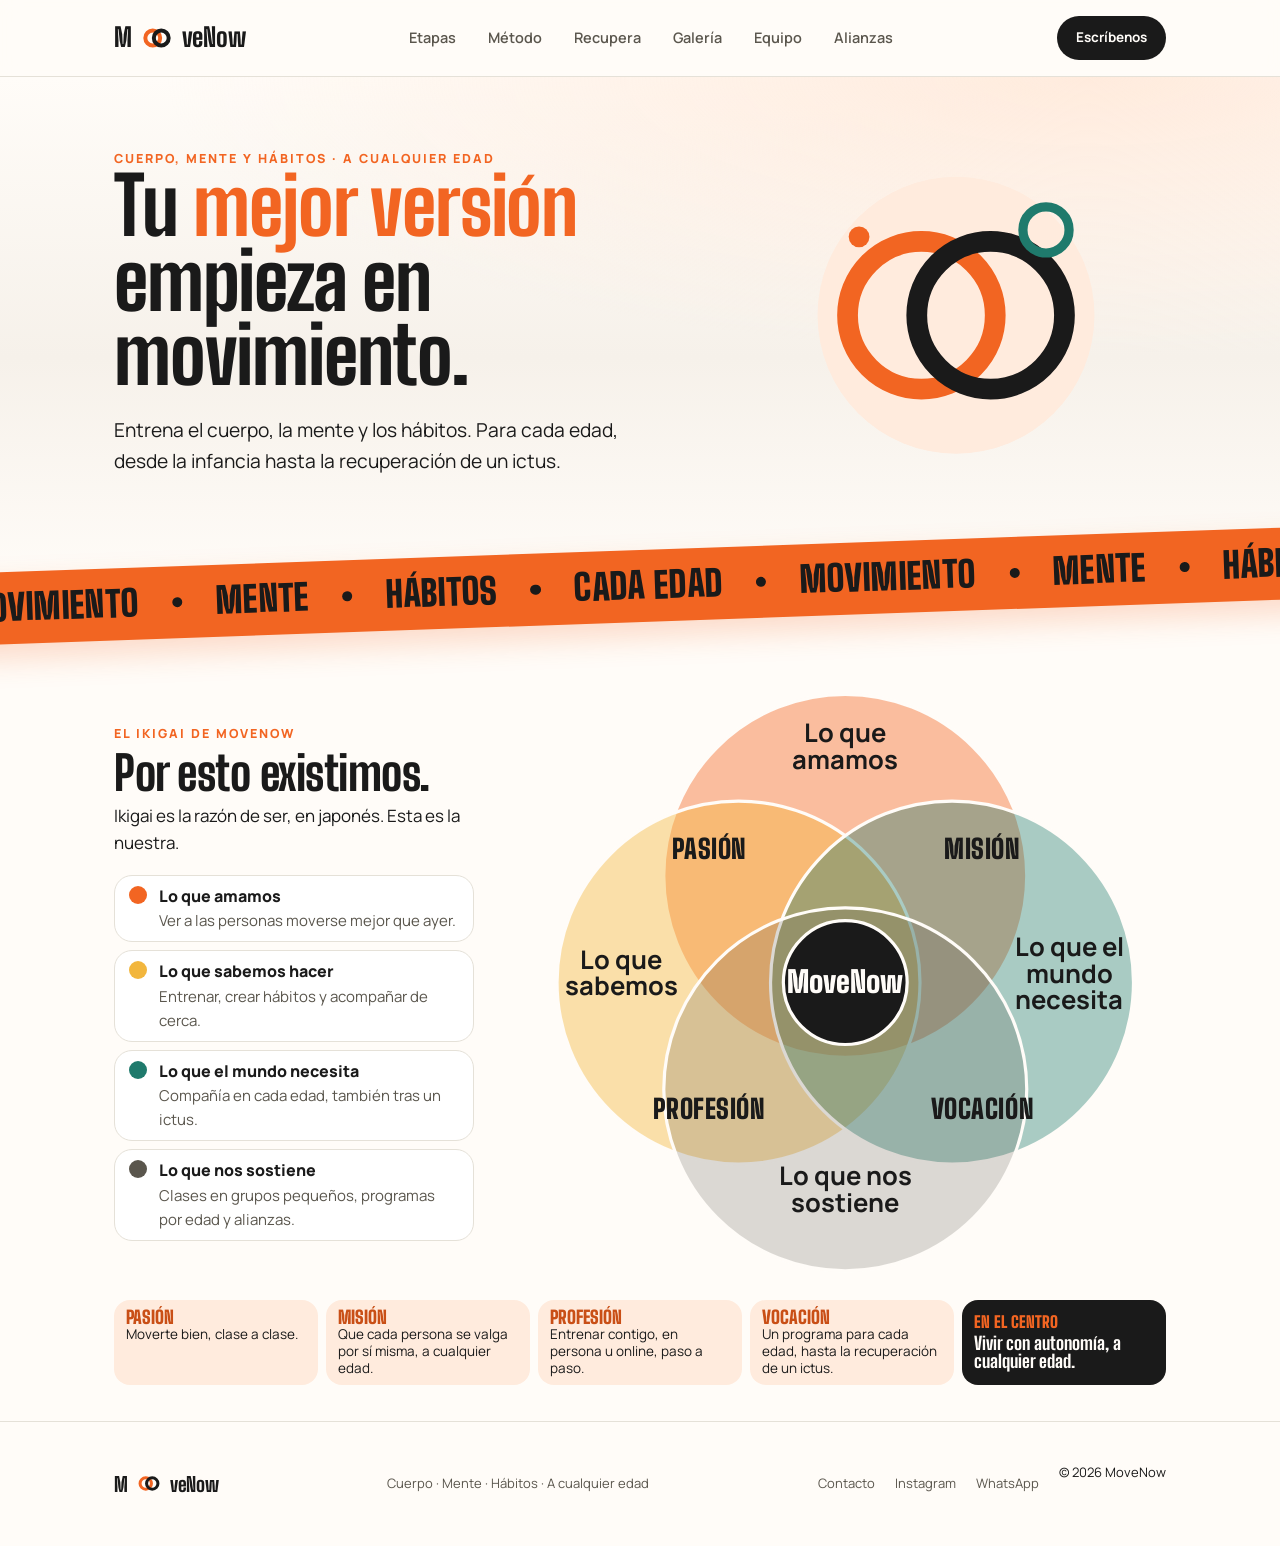
==== index.html @ 11952970 "Franja de palabras como cinta inclinada en movimiento Co-Authored-By: Claude Opus 5.5 <noreply@anthr" ====
<!DOCTYPE html>
<html lang="es">
<head>
<meta charset="UTF-8">
<meta name="viewport" content="width=device-width, initial-scale=1.0">
<title>MoveNow — Cuerpo, mente y hábitos en cada etapa</title>
<meta name="description" content="Entrena el cuerpo, la mente y los hábitos. Para cada edad, desde la infancia hasta la recuperación de un ictus. En persona u online.">
<link rel="preconnect" href="https://fonts.googleapis.com">
<link rel="preconnect" href="https://fonts.gstatic.com" crossorigin>
<link href="https://fonts.googleapis.com/css2?family=Big+Shoulders+Display:wght@600;700;800;900&family=Manrope:wght@400;500;600;700;800&display=swap" rel="stylesheet">
<link rel="stylesheet" href="assets/styles.css">
<script src="assets/nav.js" defer></script>
</head>
<body>
<svg xmlns="http://www.w3.org/2000/svg" style="display:none" aria-hidden="true">
  <symbol id="i-figure" viewBox="0 0 48 48"><circle cx="24" cy="9" r="4"/><path d="M24 15 21 28M22 19l9 4M22 19l-8 6M21 28l8 11M21 28l-8 8"/></symbol>
  <symbol id="i-bulb" viewBox="0 0 48 48"><path d="M24 6a11 11 0 0 0-6 20c1.5 1.3 2 3 2 5v3h8v-3c0-2 .5-3.7 2-5a11 11 0 0 0-6-20zM20 40h8"/></symbol>
  <symbol id="i-habit" viewBox="0 0 48 48"><rect x="8" y="10" width="32" height="30" rx="5"/><path d="M8 20h32M16 6v8M32 6v8M17 30l5 5 9-10"/></symbol>
  <symbol id="i-network" viewBox="0 0 48 48"><circle cx="24" cy="12" r="5"/><circle cx="11" cy="34" r="5"/><circle cx="37" cy="34" r="5"/><path d="M21 16.5 14 30M27 16.5 34 30M16 34h16"/></symbol>
  <symbol id="i-heart" viewBox="0 0 48 48"><path d="M24 40C10 29 7 21 11.500 15.500 15 11.500 21 12.500 24 17c3-4.500 9-5.500 12.500-1.500C41 21 38 29 24 40z"/></symbol>
  <symbol id="i-sprout" viewBox="0 0 48 48"><path d="M24 42V22M24 28C14 28 10 22 10 14c9 0 14 5 14 14zM24 24c0-9 5-14 14-14 0 8-4 14-14 14z"/></symbol>
</svg>

<header>
  <div class="wrap nav-row">
    <a class="logo" href="index.html" aria-label="MoveNow — inicio">
      <span>M</span>
      <svg class="rings" viewBox="0 0 64 40" fill="none" xmlns="http://www.w3.org/2000/svg" aria-hidden="true">
        <circle class="ring-a" cx="24" cy="20" r="14" stroke-width="7.5"/>
        <circle class="ring-b" cx="40" cy="20" r="14" stroke-width="7.5"/>
      </svg>
      <span>veNow</span>
    </a>
    <ul class="nav-links" id="nav-links">
      <li><a href="etapas.html">Etapas</a></li>
      <li><a href="metodo.html">Método</a></li>
      <li><a href="recupera.html">Recupera</a></li>
      <li><a href="galeria.html">Galería</a></li>
      <li><a href="equipo.html">Equipo</a></li>
      <li><a href="alianzas.html">Alianzas</a></li>
    </ul>
    <a class="btn btn-primary btn-sm" href="contacto.html">Escríbenos</a>
    <button class="nav-toggle" aria-label="Abrir menú" aria-expanded="false" aria-controls="nav-links">
      <span></span><span></span><span></span>
    </button>
  </div>
</header>

<main id="top">

  <!-- HERO -->
  <div class="hero-wash">
  <section class="hero wrap">
    <div class="hero-grid">
      <div>
        <p class="eyebrow">Cuerpo, mente y hábitos · a cualquier edad</p>
        <h1>Tu <em>mejor versión</em> empieza en movimiento.</h1>
        <p class="hero-sub">Entrena el cuerpo, la mente y los hábitos. Para cada edad, desde la infancia hasta la recuperación de un ictus.</p>
      </div>
      <div class="hero-visual" aria-hidden="true">
        <svg class="hero-rings" viewBox="0 0 260 260" fill="none" xmlns="http://www.w3.org/2000/svg">
          <circle class="hero-disc" cx="130" cy="132" r="120"/>
          <circle class="ring-a" cx="100" cy="132" r="64" stroke-width="18"/>
          <circle class="ring-b" cx="160" cy="132" r="64" stroke-width="18"/>
          <circle class="ring-t" cx="208" cy="58" r="20" stroke-width="8"/>
          <circle class="dot-a" cx="46" cy="64" r="9"/>
        </svg>
      </div>
    </div>
  </section>
  </div>

  <div class="mq" aria-hidden="true">
    <div class="mq-track"><div class="mq-set"><span>Movimiento</span><span>Mente</span><span>Hábitos</span><span>Cada edad</span></div><div class="mq-set"><span>Movimiento</span><span>Mente</span><span>Hábitos</span><span>Cada edad</span></div></div>
  </div>

  <!-- IKIGAI -->
  <section class="section ik-sec wrap">
    <div class="ik-grid">
      <div class="ik-head">
        <p class="eyebrow">El ikigai de MoveNow</p>
        <h2>Por esto existimos.</h2>
        <p class="lede">Ikigai es la razón de ser, en japonés. Esta es la nuestra.</p>
      </div>
      <div class="ik-fig"><svg class="ikigai" viewBox="100 70 600 580" role="img" aria-labelledby="ik-t ik-d"><title id="ik-t">El ikigai de MoveNow</title><desc id="ik-d">Cuatro círculos que se cruzan: lo que amamos, lo que sabemos hacer, lo que el mundo necesita y lo que nos sostiene. En el cruce, la pasión, la misión, la profesión y la vocación; en el centro, MoveNow.</desc><circle class="ik-c ik-love" cx="400" cy="260" r="170"/><circle class="ik-c ik-good" cx="300" cy="360" r="170"/><circle class="ik-c ik-need" cx="500" cy="360" r="170"/><circle class="ik-c ik-paid" cx="400" cy="460" r="170"/><text class="ik-t" x="400" y="135" text-anchor="middle">Lo que</text><text class="ik-t" x="400" y="160" text-anchor="middle">amamos</text><text class="ik-t" x="190" y="347" text-anchor="middle">Lo que</text><text class="ik-t" x="190" y="372" text-anchor="middle">sabemos</text><text class="ik-t" x="610" y="335" text-anchor="middle">Lo que el</text><text class="ik-t" x="610" y="360" text-anchor="middle">mundo</text><text class="ik-t" x="610" y="385" text-anchor="middle">necesita</text><text class="ik-t" x="400" y="550" text-anchor="middle">Lo que nos</text><text class="ik-t" x="400" y="575" text-anchor="middle">sostiene</text><text class="ik-p" x="272" y="244" text-anchor="middle">PASIÓN</text><text class="ik-p" x="528" y="244" text-anchor="middle">MISIÓN</text><text class="ik-p" x="272" y="488" text-anchor="middle">PROFESIÓN</text><text class="ik-p" x="528" y="488" text-anchor="middle">VOCACIÓN</text><circle class="ik-core" cx="400" cy="360" r="58"/><text class="ik-core-t" x="400" y="370" text-anchor="middle">MoveNow</text></svg></div>
      <ul class="ik-legend">
        <li><span class="ik-dot love" aria-hidden="true"></span><div><b>Lo que amamos</b><span>Ver a las personas moverse mejor que ayer.</span></div></li>
        <li><span class="ik-dot good" aria-hidden="true"></span><div><b>Lo que sabemos hacer</b><span>Entrenar, crear hábitos y acompañar de cerca.</span></div></li>
        <li><span class="ik-dot need" aria-hidden="true"></span><div><b>Lo que el mundo necesita</b><span>Compañía en cada edad, también tras un ictus.</span></div></li>
        <li><span class="ik-dot paid" aria-hidden="true"></span><div><b>Lo que nos sostiene</b><span>Clases en grupos pequeños, programas por edad y alianzas.</span></div></li>
      </ul>
    </div>
    <div class="ik-cross">
      <div class="ik-x"><span class="ik-xk">Pasión</span><small>Amamos + sabemos</small><p>Moverte bien, clase a clase.</p></div>
      <div class="ik-x"><span class="ik-xk">Misión</span><small>Amamos + el mundo lo necesita</small><p>Que cada persona se valga por sí misma, a cualquier edad.</p></div>
      <div class="ik-x"><span class="ik-xk">Profesión</span><small>Sabemos + nos sostiene</small><p>Entrenar contigo, en persona u online, paso a paso.</p></div>
      <div class="ik-x"><span class="ik-xk">Vocación</span><small>El mundo lo necesita + nos sostiene</small><p>Un programa para cada edad, hasta la recuperación de un ictus.</p></div>
      <div class="ik-center">
        <span class="ik-xk">En el centro</span>
        <p>Vivir con autonomía, a cualquier edad.</p>
      </div>
    </div>
  </section>


</main>

<footer>
  <div class="wrap footer-row">
    <a class="logo" href="index.html" aria-label="MoveNow — inicio" style="font-size:20px;">
      <span>M</span>
      <svg class="rings" viewBox="0 0 64 40" fill="none" xmlns="http://www.w3.org/2000/svg" aria-hidden="true" style="width:26px;height:17px;">
        <circle class="ring-a" cx="24" cy="20" r="14" stroke-width="7.5"/>
        <circle class="ring-b" cx="40" cy="20" r="14" stroke-width="7.5"/>
      </svg>
      <span>veNow</span>
    </a>
    <p class="footer-tagline">Cuerpo · Mente · Hábitos · A cualquier edad</p>
    <ul class="footer-links">
      <li><a href="contacto.html">Contacto</a></li>
      <li><a href="https://instagram.com/movenow1430" target="_blank" rel="noopener">Instagram</a></li>
      <li><a href="https://wa.me/34684758012" target="_blank" rel="noopener">WhatsApp</a></li>
      <li>&copy; 2026 MoveNow</li>
    </ul>
  </div>
</footer>

</body>
</html>
---- assets/styles.css ----
:root{
  --paper:#FBFAF7;
  --paper-raised:#FFFFFF;
  --ink:#1A1A1A;
  --ink-soft:#5A564D;
  --accent:#F26522;
  --accent-deep:#C94F16;
  --mist:#F1EEE8;
  --line:#E5E1D8;
  --accent-soft:#FFE9DA;

  --font-display:"Big Shoulders Display", "Arial Narrow", sans-serif;
  --font-body:"Manrope", -apple-system, BlinkMacSystemFont, sans-serif;
}

@media (prefers-color-scheme: dark){
  :root:not([data-theme="light"]){
    --paper:#15130F;
    --paper-raised:#1D1A15;
    --ink:#F5F2EA;
    --ink-soft:#B9B3A5;
    --accent:#FF7A3D;
    --accent-deep:#FFA36B;
    --mist:#221E17;
    --accent-soft:#3A2416;
    --line:#332D23;
  }
}
:root[data-theme="dark"]{
  --accent-soft:#3A2416;
  --paper:#15130F;
  --paper-raised:#1D1A15;
  --ink:#F5F2EA;
  --ink-soft:#B9B3A5;
  --accent:#FF7A3D;
  --accent-deep:#FFA36B;
  --mist:#221E17;
  --line:#332D23;
}

*{ box-sizing:border-box; }
html{ scroll-behavior:smooth; }
body{
  margin:0;
  background:var(--paper);
  color:var(--ink);
  font-family:var(--font-body);
  -webkit-font-smoothing:antialiased;
  line-height:1.6;
}
img{ max-width:100%; display:block; }

.wrap{
  max-width:1180px;
  margin:0 auto;
  padding-inline:clamp(20px,5vw,64px);
}

a{ color:inherit; }

.eyebrow{
  font-family:var(--font-body);
  font-weight:800;
  font-size:12.5px;
  letter-spacing:.16em;
  text-transform:uppercase;
  color:var(--accent);
}

h1,h2,h3{
  font-family:var(--font-display);
  font-weight:800;
  letter-spacing:-.01em;
  line-height:.98;
  margin:0;
  text-wrap:balance;
}

p{ margin:0; }

/* ---------- logo lockup ---------- */
.logo{
  display:inline-flex;
  align-items:center;
  gap:8px;
  font-family:var(--font-display);
  font-weight:800;
  font-size:26px;
  color:var(--ink);
  text-decoration:none;
  letter-spacing:-.01em;
}
.logo .rings{ width:34px; height:22px; flex:0 0 auto; }
.ring-a{ stroke:var(--accent); }
.ring-b{ stroke:var(--ink); }

@media (prefers-reduced-motion:no-preference){
  .hero-rings{
    animation:spin 26s linear infinite;
    transform-origin:center;
  }
}
@keyframes spin{ to{ transform:rotate(360deg); } }

/* ---------- header ---------- */
header{
  position:sticky;
  top:0;
  z-index:20;
  background:color-mix(in srgb, var(--paper) 88%, transparent);
  backdrop-filter:blur(10px);
  border-bottom:1px solid var(--line);
}
.nav-row{
  display:flex;
  align-items:center;
  justify-content:space-between;
  gap:24px;
  padding-block:16px;
}
.nav-links{
  display:flex;
  gap:32px;
  list-style:none;
  margin:0; padding:0;
  font-weight:600;
  font-size:14.5px;
}
.nav-links a{
  text-decoration:none;
  color:var(--ink-soft);
  transition:color .15s ease;
}
.nav-links a:hover{ color:var(--ink); }
.nav-links a.is-active{ color:var(--ink); }

.nav-toggle{
  display:none;
  flex-direction:column;
  justify-content:center;
  align-items:center;
  gap:5px;
  width:38px;
  height:38px;
  padding:0;
  border:1px solid var(--line);
  border-radius:10px;
  background:var(--paper-raised);
  cursor:pointer;
  flex:0 0 auto;
}
.nav-toggle span{
  width:18px;
  height:2px;
  border-radius:2px;
  background:var(--ink);
  transition:transform .2s ease, opacity .2s ease;
}
.nav-toggle[aria-expanded="true"] span:nth-child(1){ transform:translateY(7px) rotate(45deg); }
.nav-toggle[aria-expanded="true"] span:nth-child(2){ opacity:0; }
.nav-toggle[aria-expanded="true"] span:nth-child(3){ transform:translateY(-7px) rotate(-45deg); }

@media (max-width:1040px){
  .nav-toggle{ display:flex; order:3; }
  .nav-row{ flex-wrap:wrap; }
  .nav-links{
    order:4;
    flex-basis:100%;
    display:none;
    flex-direction:column;
    gap:2px;
    margin-top:16px;
    padding-top:16px;
    border-top:1px solid var(--line);
  }
  .nav-links.is-open{ display:flex; }
  .nav-links li{ width:100%; }
  .nav-links a{
    display:block;
    padding:12px 4px;
    font-size:15px;
  }
}

.btn{
  display:inline-flex;
  align-items:center;
  gap:8px;
  font-family:var(--font-body);
  font-weight:700;
  font-size:14.5px;
  text-decoration:none;
  padding:12px 22px;
  border-radius:999px;
  border:1px solid transparent;
  cursor:pointer;
  white-space:nowrap;
  transition:transform .15s ease, background .15s ease, border-color .15s ease, color .15s ease;
}
.btn:active{ transform:scale(.97); }
.btn-primary{
  background:var(--ink);
  color:var(--paper);
}
.btn-primary:hover{ background:var(--accent); }
.btn-ghost{
  background:transparent;
  border-color:var(--line);
  color:var(--ink);
}
.btn-ghost:hover{ border-color:var(--ink); }
.btn:focus-visible{ outline:2px solid var(--accent); outline-offset:2px; }

.btn-sm{ padding:9px 18px; font-size:13.5px; }

/* ---------- hero ---------- */
.hero{
  padding-block:clamp(56px,9vw,110px) clamp(48px,7vw,90px);
  position:relative;
  overflow:clip;
}
.hero-grid{
  display:grid;
  grid-template-columns:1.15fr .85fr;
  gap:clamp(32px,6vw,64px);
  align-items:center;
}
@media (max-width:860px){
  .hero-grid{ grid-template-columns:1fr; }
}
.hero h1{
  font-size:clamp(42px,6.4vw,88px);
}
.hero h1 em{
  font-style:normal;
  color:var(--accent);
}
.hero-sub{
  max-width:46ch;
  color:var(--ink-soft);
  font-size:clamp(16px,1.6vw,18.5px);
  margin-top:22px;
}
.hero-ctas{
  display:flex;
  gap:14px;
  flex-wrap:wrap;
  margin-top:34px;
}
.hero-note{
  margin-top:22px;
  font-size:13px;
  color:var(--ink-soft);
  display:flex;
  align-items:center;
  gap:8px;
}
.hero-note .dot{
  width:7px; height:7px; border-radius:50%;
  background:var(--accent);
  flex:0 0 auto;
}

.hero-visual{
  position:relative;
  aspect-ratio:1/1;
  display:flex;
  align-items:center;
  justify-content:center;
}
.hero-visual svg{ width:100%; height:100%; }

/* ---------- page intro (non-home pages) ---------- */
.page-intro{
  padding-block:clamp(48px,8vw,88px) clamp(16px,3vw,24px);
}
.page-intro .back-link{
  display:inline-flex;
  align-items:center;
  gap:6px;
  font-size:13.5px;
  font-weight:600;
  color:var(--ink-soft);
  text-decoration:none;
  margin-bottom:18px;
}
.page-intro .back-link:hover{ color:var(--ink); }
.page-intro h1{
  font-size:clamp(34px,5vw,56px);
  margin-top:8px;
}

/* ---------- pillars ---------- */
.section{ padding-block:clamp(72px,10vw,132px); }
.section-head{
  display:flex;
  justify-content:space-between;
  align-items:flex-end;
  gap:24px;
  margin-bottom:clamp(32px,5vw,56px);
  flex-wrap:wrap;
}
.section-head h2{ font-size:clamp(30px,4vw,46px); margin-top:10px; }
.section-head .lede{
  max-width:38ch;
  color:var(--ink-soft);
  font-size:15.5px;
}

.pillars{
  display:grid;
  grid-template-columns:repeat(4,1fr);
  gap:36px;
}
@media (max-width:900px){
  .pillars{ grid-template-columns:repeat(2,1fr); }
}
@media (max-width:520px){
  .pillars{ grid-template-columns:1fr; }
}
.pillar{
  padding-top:22px;
  border-top:1px solid var(--line);
  display:flex;
  flex-direction:column;
  gap:14px;
}
.pillar .num{
  font-family:var(--font-display);
  font-weight:700;
  font-size:14px;
  color:var(--accent);
}
.pillar h3{ font-size:22px; font-weight:800; }
.pillar p{ color:var(--ink-soft); font-size:14.5px; }

/* ---------- how it works ---------- */
.modes{
  display:grid;
  grid-template-columns:1fr 1fr;
  gap:1px;
  background:var(--line);
  border-top:1px solid var(--line);
  border-bottom:1px solid var(--line);
}
@media (max-width:760px){
  .modes{ grid-template-columns:1fr; }
}
.mode{
  background:var(--paper);
  padding:clamp(28px,4vw,44px);
}
.mode.is-accent{ background:var(--ink); color:var(--paper); }
.mode.is-accent .mode-tag{ color:var(--accent-deep); }
.mode.is-accent p{ color:color-mix(in srgb, var(--paper) 78%, transparent); }
.mode-tag{
  font-weight:800;
  font-size:12.5px;
  letter-spacing:.14em;
  text-transform:uppercase;
  color:var(--accent);
}
.mode h3{
  font-size:clamp(24px,3vw,32px);
  margin-top:12px;
}
.mode p{
  margin-top:14px;
  color:var(--ink-soft);
  font-size:15px;
  max-width:42ch;
}
.mode ul{
  list-style:none;
  margin:20px 0 0;
  padding:0;
  display:flex;
  flex-direction:column;
  gap:10px;
  font-size:14px;
}
.mode li{ display:flex; gap:10px; align-items:baseline; }
.mode li::before{
  content:"";
  width:5px; height:5px;
  border-radius:50%;
  background:var(--accent);
  flex:0 0 auto;
  transform:translateY(-2px);
}

/* ---------- allies ---------- */
.allies-strip{
  display:flex;
  flex-wrap:wrap;
  gap:14px;
  margin-top:8px;
}
.ally{
  display:flex;
  flex-direction:column;
  gap:10px;
  padding:22px 26px;
  border:1px solid var(--line);
  border-top:3px solid var(--ally-accent, var(--line));
  border-radius:14px;
  flex:1 1 240px;
  background:var(--paper-raised);
}
.ally .ally-tag{
  font-size:11.5px;
  font-weight:800;
  letter-spacing:.14em;
  text-transform:uppercase;
  color:var(--ink-soft);
}
.ally .ally-logo-plate{
  display:inline-flex;
  align-items:center;
  background:#FFFFFF;
  border-radius:8px;
  padding:8px 12px;
  width:fit-content;
  margin:2px 0 2px;
}
.ally .ally-logo{
  height:22px;
  width:auto;
  display:block;
}
.ally p{ color:var(--ink-soft); font-size:14px; }

/* ---------- media grids (fotos / clases / ejercicios) ---------- */
.media-grid{
  display:grid;
  grid-template-columns:repeat(3,1fr);
  gap:14px;
}
.media-grid.is-photos{ grid-template-columns:repeat(4,1fr); }
.media-grid.is-exercises{ grid-template-columns:repeat(4,1fr); }
@media (max-width:900px){
  .media-grid{ grid-template-columns:repeat(2,1fr); }
  .media-grid.is-photos{ grid-template-columns:repeat(3,1fr); }
  .media-grid.is-exercises{ grid-template-columns:repeat(3,1fr); }
}
@media (max-width:600px){
  .media-grid,
  .media-grid.is-photos,
  .media-grid.is-exercises{ grid-template-columns:repeat(2,1fr); }
}

.media-tile{
  position:relative;
  display:flex;
  flex-direction:column;
  align-items:center;
  justify-content:center;
  gap:8px;
  aspect-ratio:4/5;
  border:1px solid var(--line);
  background:var(--paper-raised);
  color:var(--ink-soft);
  text-align:center;
  padding:14px;
}

/* media tiles carrying a real photo thumbnail */
.media-tile.has-thumb{ padding:0; }
.media-tile .media-thumb{
  position:absolute;
  inset:0;
  width:100%;
  height:100%;
  object-fit:cover;
  z-index:0;
}

/* media tiles carrying a real video (native player, no overlay) */
.media-tile.has-video{ aspect-ratio:16/9; padding:0; background:var(--ink); }
.media-tile.has-video video.media-thumb{ object-fit:contain; background:var(--ink); }

/* ---------- team ---------- */
.team{
  display:grid;
  grid-template-columns:1fr 1fr;
  gap:48px;
}
@media (max-width:700px){
  .team{ grid-template-columns:1fr; }
}
.person{
  padding-top:24px;
  border-top:1px solid var(--line);
}
.avatar{
  width:52px; height:52px;
  border-radius:50%;
  background:transparent;
  display:flex;
  align-items:center;
  justify-content:center;
  font-family:var(--font-display);
  font-weight:800;
  font-size:20px;
  color:var(--ink);
  border:1px solid var(--line);
}
.person h3{ font-size:22px; margin-top:16px; }
.person .role{
  color:var(--accent);
  font-weight:700;
  font-size:13px;
  letter-spacing:.03em;
  margin-top:4px;
  display:block;
}
.person p.bio{
  margin-top:12px;
  color:var(--ink-soft);
  font-size:14.5px;
}

/* ---------- CTA / reserve ---------- */
.reserve{
  background:var(--ink);
  color:var(--paper);
  border-radius:28px;
  padding:clamp(36px,6vw,72px);
  display:grid;
  grid-template-columns:1.1fr .9fr;
  gap:40px;
  align-items:center;
}
@media (max-width:820px){
  .reserve{ grid-template-columns:1fr; }
}
.reserve .eyebrow{ color:var(--accent-deep); }
.reserve h2{
  font-size:clamp(30px,4.4vw,48px);
  margin-top:10px;
}
.reserve p{
  color:color-mix(in srgb, var(--paper) 75%, transparent);
  margin-top:16px;
  max-width:44ch;
  font-size:15px;
}
.reserve-actions{
  display:flex;
  flex-direction:column;
  gap:12px;
}
.contact-btn{
  display:flex;
  align-items:center;
  justify-content:space-between;
  gap:16px;
  padding:18px 22px;
  border-radius:14px;
  background:color-mix(in srgb, var(--paper) 8%, transparent);
  border:1px solid color-mix(in srgb, var(--paper) 18%, transparent);
  text-decoration:none;
  color:var(--paper);
  transition:background .15s ease, border-color .15s ease;
}
.contact-btn:hover{
  background:var(--accent);
  border-color:var(--accent);
}
.contact-btn .label{ font-weight:700; font-size:15px; }
.contact-btn .value{
  font-size:13px;
  color:color-mix(in srgb, var(--paper) 65%, transparent);
}
.contact-btn:hover .value{ color:color-mix(in srgb, var(--ink) 75%, transparent); }
.contact-btn .arrow{ font-size:18px; }

/* ---------- footer ---------- */
footer{
  border-top:1px solid var(--line);
  padding-block:40px;
}
.footer-row{
  display:flex;
  justify-content:space-between;
  align-items:center;
  gap:20px;
  flex-wrap:wrap;
}
.footer-tagline{
  font-size:13px;
  color:var(--ink-soft);
}
.footer-links{
  display:flex;
  gap:20px;
  list-style:none;
  margin:0; padding:0;
  font-size:13px;
}
.footer-links a{ text-decoration:none; color:var(--ink-soft); }
.footer-links a:hover{ color:var(--ink); }

/* ---------- etapas de vida + MoveNow Recupera ---------- */
:root{ --recupera:#1F7A6C; --recupera-soft:#E4F1EE; }
@media (prefers-color-scheme: dark){
  :root:not([data-theme="light"]){ --recupera:#4FBFAC; --recupera-soft:#16302B; }
}
:root[data-theme="dark"]{ --recupera:#4FBFAC; --recupera-soft:#16302B; }

.etapas{
  display:grid;
  grid-template-columns:repeat(3,1fr);
  gap:36px;
}
@media (max-width:900px){
  .etapas{ grid-template-columns:1fr; gap:30px; }
}
.etapa{
  padding-top:22px;
  border-top:1px solid var(--line);
  display:flex;
  flex-direction:column;
  gap:12px;
}
.etapa.is-soon{ border-top-style:dashed; }
.etapa h3{ font-size:clamp(28px,3.2vw,34px); }
.etapa p{ color:var(--ink-soft); font-size:15px; max-width:36ch; }
.etapa-status{
  display:inline-flex;
  width:fit-content;
  font-size:11px;
  font-weight:800;
  letter-spacing:.08em;
  text-transform:uppercase;
  padding:4px 10px;
  border-radius:999px;
}
.etapa-status.is-open{ color:var(--accent-deep); background:color-mix(in srgb, var(--accent) 14%, var(--paper)); }
.etapa-status.is-pilot{ color:var(--recupera); background:var(--recupera-soft); }
.etapa-status.is-soon{ color:var(--ink-soft); border:1px solid var(--line); }
.etapa-link{
  margin-top:auto;
  width:fit-content;
  font-weight:800;
  font-size:14.5px;
  text-decoration:none;
  color:var(--ink);
  border-bottom:2px solid var(--accent);
  padding-bottom:2px;
}
.etapa.is-recupera .etapa-link{ border-bottom-color:var(--recupera); }
.etapa.is-soon .etapa-link{ border-bottom-color:var(--line); }
.etapa-link:hover{ color:var(--accent-deep); }
.etapa-link:focus-visible{ outline:2px solid var(--accent); outline-offset:3px; }

.recupera{
  background:var(--recupera-soft);
  border-radius:28px;
  padding:clamp(28px,5vw,64px);
  display:grid;
  grid-template-columns:1.15fr .85fr;
  gap:clamp(28px,4vw,56px);
  align-items:start;
}
@media (max-width:860px){
  .recupera{ grid-template-columns:1fr; }
}
.recupera .eyebrow{ color:var(--recupera); }
.recupera h2{ font-size:clamp(34px,5vw,56px); margin-top:10px; }
.recupera-lede{ margin-top:18px; font-size:18px; line-height:1.6; max-width:46ch; }
.recupera-points{
  list-style:none;
  margin:22px 0 0;
  padding:0;
  display:flex;
  flex-direction:column;
  gap:12px;
  font-size:17px;
}
.recupera-points li{ position:relative; padding-left:22px; line-height:1.5; }
.recupera-points li::before{
  content:"";
  position:absolute;
  left:0; top:.6em;
  width:7px; height:7px;
  border-radius:50%;
  background:var(--recupera);
}
.recupera-note{ margin-top:22px; font-size:14.5px; color:var(--ink-soft); max-width:52ch; line-height:1.55; }
.recupera-actions{ display:flex; flex-direction:column; gap:14px; }
.recupera-card{
  display:flex;
  flex-direction:column;
  gap:8px;
  padding:22px 24px;
  background:var(--paper-raised);
  border:1.5px solid color-mix(in srgb, var(--recupera) 35%, var(--line));
  border-radius:18px;
  text-decoration:none;
  color:var(--ink);
  transition:border-color .15s ease;
}
.recupera-card:hover{ border-color:var(--recupera); }
.recupera-card:focus-visible{ outline:3px solid var(--recupera); outline-offset:3px; }
.rc-label{ font-family:var(--font-display); font-weight:800; font-size:24px; line-height:1.05; }
.rc-text{ font-size:15px; color:var(--ink-soft); line-height:1.5; }
.rc-cta{ margin-top:4px; font-weight:800; font-size:15px; color:var(--recupera); }
.recupera-source{ font-size:13px; color:var(--ink-soft); line-height:1.5; }
.recupera-source a{ color:var(--recupera); font-weight:700; }

.ally.is-open{
  border-left-style:dashed;
  border-right-style:dashed;
  border-bottom-style:dashed;
}
.ally-open-title{ font-size:22px; }
.ally-open-link{
  margin-top:auto;
  width:fit-content;
  font-weight:800;
  font-size:14px;
  text-decoration:none;
  color:var(--recupera);
  border-bottom:2px solid var(--recupera);
}
.ally-open-link:focus-visible{ outline:2px solid var(--recupera); outline-offset:3px; }

.reserve p a{ color:var(--paper); text-decoration:underline; text-underline-offset:3px; }

/* ---------- sitio de varias páginas ---------- */
.page-intro + .section{ padding-top:clamp(20px,3vw,36px); }
.page-intro-slim{ padding-block:clamp(28px,5vw,48px) 0; }
.page-intro-slim .back-link{ margin-bottom:0; }

.recupera h1{ font-size:clamp(34px,5vw,56px); margin-top:10px; }
.reserve h1{ font-size:clamp(30px,4.4vw,48px); margin-top:10px; }

.etapas-detalle{ display:flex; flex-direction:column; }
.etapa-det{
  display:grid;
  grid-template-columns:.8fr 2fr;
  gap:clamp(20px,4vw,56px);
  padding-block:36px;
  border-top:1px solid var(--line);
}
.etapa-det:last-child{ border-bottom:1px solid var(--line); }
.etapa-det.is-soon{ border-top-style:dashed; }
.etapa-det .det-head{ display:flex; flex-direction:column; gap:12px; align-items:flex-start; }
.etapa-det h2{ font-size:clamp(30px,3.6vw,42px); }
.det-cols{ display:grid; grid-template-columns:repeat(3,1fr); gap:28px; }
.det-k{
  display:block;
  font-size:11px;
  font-weight:800;
  letter-spacing:.1em;
  text-transform:uppercase;
  color:var(--accent);
  margin-bottom:8px;
}
.etapa-det.is-recupera .det-k{ color:var(--recupera); }
.det-cols p{ color:var(--ink-soft); font-size:15px; line-height:1.6; }
@media (max-width:900px){
  .etapa-det{ grid-template-columns:1fr; }
  .det-cols{ grid-template-columns:1fr; gap:20px; }
}

.cta-band{
  background:var(--ink);
  color:var(--paper);
  border-radius:28px;
  padding:clamp(28px,5vw,56px);
  display:flex;
  align-items:center;
  justify-content:space-between;
  gap:24px;
  flex-wrap:wrap;
}
.cta-band .eyebrow{ color:var(--accent-deep); }
.cta-band h2{ font-size:clamp(28px,4vw,42px); margin-top:10px; max-width:20ch; }
.btn-light{ background:var(--paper); color:var(--ink); }
.btn-light:hover{ background:var(--accent); color:#fff; }


/* ---------- versión potente: más claro, más grande, más color ---------- */
body{ font-size:17px; }
.hero{ padding-block:clamp(48px,8vw,96px) clamp(40px,6vw,72px); }
.hero h1{ font-size:clamp(54px,9.4vw,136px); line-height:.9; letter-spacing:-.015em; }
.hero-sub{ font-size:clamp(18px,1.9vw,22px); max-width:40ch; color:var(--ink); }
.hero-ctas{ margin-top:30px; }
.hero-ctas .btn{ padding:16px 30px; font-size:16px; }
.hero-visual{ margin-right:-6%; }
.hero-visual svg{ filter:drop-shadow(0 18px 30px rgba(242,101,34,.18)); }
.chips{ display:flex; flex-wrap:wrap; gap:10px; margin-top:28px; }
.chip{ border:1.5px solid var(--ink); border-radius:999px; padding:7px 15px; font-weight:700; font-size:13.5px; background:var(--paper-raised); }

.band{ background:var(--accent); color:#1A1A1A; padding-block:clamp(22px,3.4vw,40px); overflow:hidden; }
.band-in{
  display:flex; flex-wrap:wrap; justify-content:center; align-items:center; gap:10px clamp(18px,3vw,40px);
  font-family:var(--font-display); font-weight:900; text-transform:uppercase; letter-spacing:.01em;
  font-size:clamp(30px,5.6vw,68px); line-height:1;
}
.band-in span{ display:inline-flex; align-items:center; gap:clamp(18px,3vw,40px); }
.band-in span:not(:last-child)::after{ content:""; width:.28em; height:.28em; border-radius:50%; background:#1A1A1A; }

.ico{ width:58px; height:58px; border-radius:18px; display:grid; place-items:center; background:var(--accent-soft); color:var(--accent-deep); flex:0 0 auto; }
.ico svg{ width:32px; height:32px; fill:none; stroke:currentColor; stroke-width:2.6; stroke-linecap:round; stroke-linejoin:round; }
.ico.t{ background:var(--recupera-soft); color:var(--recupera); }
.ico.k{ background:var(--mist); color:var(--ink-soft); }

.etapa, .etapa-det{ position:relative; }
.etapa{ background:var(--paper-raised); border:1px solid var(--line); border-radius:22px; padding:26px 24px 24px; gap:14px; transition:transform .18s ease, box-shadow .18s ease; }
.etapa:hover{ transform:translateY(-3px); box-shadow:0 14px 30px rgba(26,26,26,.08); }
.etapa.is-soon{ border-style:dashed; background:transparent; }
.etapa h3{ font-size:clamp(30px,3.4vw,38px); }
.etapa p{ font-size:16px; }
.etapa-link{ font-size:15.5px; }
.etapas{ gap:20px; }

.pillar{ background:var(--paper-raised); border:1px solid var(--line); border-radius:22px; padding:26px 24px; border-top:1px solid var(--line); gap:14px; }
.pillar .ico{ margin-bottom:4px; }
.pillar p{ font-size:16px; }
.pillars{ gap:16px; }

.steps3{ display:grid; grid-template-columns:repeat(3,1fr); gap:20px; counter-reset:s; }
@media (max-width:820px){ .steps3{ grid-template-columns:1fr; } }
.step3{ background:var(--paper-raised); border:1px solid var(--line); border-radius:22px; padding:26px 24px; display:flex; flex-direction:column; gap:10px; }
.step3 .n{ font-family:var(--font-display); font-weight:900; font-size:56px; line-height:.9; color:var(--accent); }
.step3.t .n{ color:var(--recupera); }
.step3 h3{ font-size:26px; }
.step3 p{ color:var(--ink-soft); font-size:16px; }

.stat-band{ background:var(--recupera); color:#fff; border-radius:28px; padding:clamp(28px,5vw,60px); display:grid; grid-template-columns:auto 1fr; gap:clamp(20px,4vw,56px); align-items:center; }
@media (max-width:700px){ .stat-band{ grid-template-columns:1fr; } }
.stat-big{ font-family:var(--font-display); font-weight:900; font-size:clamp(84px,14vw,170px); line-height:.82; letter-spacing:-.02em; }
.stat-band p{ font-size:clamp(18px,2vw,24px); line-height:1.4; max-width:34ch; font-weight:600; }
.stat-band small{ display:block; margin-top:12px; font-size:13px; font-weight:500; opacity:.85; }
.stat-band small a{ color:#fff; text-decoration:underline; text-underline-offset:3px; }
.stat-band .btn{ margin-top:18px; background:#fff; color:#0F4F45; }

.det-head .ico{ margin-bottom:2px; }
.det-cols p{ font-size:16px; }

.faq{ display:flex; flex-direction:column; border:1px solid var(--line); border-radius:22px; background:var(--paper-raised); overflow:hidden; }
.faq details{ border-bottom:1px solid var(--line); }
.faq details:last-child{ border-bottom:none; }
.faq summary{ cursor:pointer; list-style:none; padding:20px 24px; font-weight:800; font-size:17px; display:flex; justify-content:space-between; align-items:center; gap:16px; }
.faq summary::-webkit-details-marker{ display:none; }
.faq summary::after{ content:"+"; font-size:26px; line-height:1; color:var(--recupera); font-weight:700; }
.faq details[open] summary::after{ content:"–"; }
.faq summary:focus-visible{ outline:3px solid var(--recupera); outline-offset:-3px; }
.faq details p{ padding:0 24px 22px; color:var(--ink-soft); font-size:16px; max-width:70ch; }

.recupera-lede{ font-size:20px; }
.recupera-points{ font-size:18px; }

/* ajustes de pantallas estrechas */
.footer-links{ flex-wrap:wrap; }
@media (max-width:860px){
  .hero-visual{ margin-right:0; max-width:340px; margin-inline:auto; }
}
.stat-big{ font-size:clamp(60px,15vw,170px); }
.stat-band{ min-width:0; }
.stat-band > *{ min-width:0; }

/* accesibilidad táctil: objetivos de al menos 44px y etiquetas de 12px o más */
.nav-toggle{ width:44px; height:44px; }
.etapa-link, .ally-open-link, .page-intro .back-link{ min-height:44px; display:inline-flex; align-items:center; }
.etapa-link, .ally-open-link{ padding-block:4px; }
.etapa-status, .det-k, .ally-tag, .media-cat, .mode-tag, .step-num{ font-size:12px; }
.footer-links a{ display:inline-flex; align-items:center; min-height:44px; }
.btn-sm{ min-height:44px; }


/* ---------- ronda 2: home más ligero, paleta y formas ---------- */
:root{
  --paper:#FFFCF8;
  --mist:#F6F1EA;
  --accent-soft:#FFEBDD;
  --sand:#F7EEDD;
  --sand-ink:#7A5A14;
}
@media (prefers-color-scheme: dark){ :root:not([data-theme="light"]){ --sand:#2B2415; --sand-ink:#E8C777; } }
:root[data-theme="dark"]{ --sand:#2B2415; --sand-ink:#E8C777; }

/* hero: letra más contenida, fondo cálido y disco con anillos */
.hero-wash{ background:radial-gradient(120% 90% at 85% 0%, var(--accent-soft) 0%, transparent 60%), linear-gradient(180deg, var(--paper) 0%, var(--mist) 100%); }
.hero{ padding-block:clamp(40px,6vw,72px) clamp(36px,5vw,64px); }
.hero h1{ font-size:clamp(44px,6.2vw,92px); line-height:.94; }
.hero-sub{ font-size:clamp(17px,1.5vw,20px); max-width:44ch; }
.hero-visual{ margin-right:0; max-width:420px; margin-inline:auto; }
.hero-visual svg{ filter:none; }
.hero-disc{ fill:var(--accent-soft); }
.hero-rings .ring-a{ stroke:var(--accent); }
.hero-rings .ring-b{ stroke:var(--ink); }
.hero-rings .ring-t{ stroke:var(--recupera); }
.hero-rings .dot-a{ fill:var(--accent); }

/* banda de palabras: más baja y más fina */
.band{ padding-block:clamp(14px,2vw,22px); }
.band-in{ font-size:clamp(20px,3vw,34px); }

/* franja de palabras: cinta inclinada en movimiento; el hero se funde con lo de abajo */
main{ overflow-x:clip; }
.hero-wash{ background:radial-gradient(120% 90% at 85% 0%, var(--accent-soft) 0%, transparent 60%), linear-gradient(180deg, var(--paper) 0%, var(--mist) 55%, var(--paper) 100%); padding-bottom:clamp(24px,4vw,48px); }
.mq{ background:var(--accent); transform:rotate(-2deg); margin:clamp(-40px,-3vw,-24px) -3vw clamp(8px,2vw,24px); padding-block:clamp(12px,1.6vw,18px); overflow:hidden; position:relative; z-index:1; box-shadow:0 14px 30px rgba(242,101,34,.22); }
.mq-track{ display:flex; width:max-content; animation:mq 30s linear infinite; }
.mq-set{ display:flex; align-items:center; font-family:var(--font-display); font-weight:900; text-transform:uppercase; letter-spacing:.01em; font-size:clamp(22px,3vw,36px); line-height:1; color:#1A1A1A; }
.mq-set span{ display:inline-flex; align-items:center; gap:clamp(18px,2.6vw,36px); padding-right:clamp(18px,2.6vw,36px); white-space:nowrap; }
.mq-set span::after{ content:""; width:.28em; height:.28em; border-radius:50%; background:#1A1A1A; }
@keyframes mq{ to{ transform:translateX(-50%); } }
@media (prefers-reduced-motion:reduce){ .mq-track{ animation:none; } }

/* caminos: tarjetas grandes con color propio y formas redondas */
.caminos{ display:grid; grid-template-columns:repeat(3,1fr); gap:20px; }
@media (max-width:860px){ .caminos{ grid-template-columns:1fr; } }
.camino{ position:relative; display:flex; flex-direction:column; gap:12px; padding:28px 26px 26px; border-radius:32px; text-decoration:none; color:var(--ink); background:var(--accent-soft); min-height:260px; transition:transform .18s ease, box-shadow .18s ease; }
.camino.is-mint{ background:var(--recupera-soft); }
.camino.is-soon{ background:var(--sand); }
.camino:hover{ transform:translateY(-4px); box-shadow:0 16px 32px rgba(26,26,26,.1); }
.camino:focus-visible{ outline:3px solid var(--accent); outline-offset:3px; }
.camino .ico{ border-radius:50%; width:64px; height:64px; background:var(--paper-raised); }
.camino h3{ font-size:clamp(32px,3.4vw,42px); margin-top:6px; }
.camino p{ font-size:16.5px; color:var(--ink-soft); max-width:26ch; }
.camino .etapa-status{ align-self:flex-start; background:var(--paper-raised); }
.camino.is-soon .etapa-status{ color:var(--sand-ink); border:none; }
.camino .go{ margin-top:auto; align-self:flex-end; width:44px; height:44px; border-radius:50%; display:grid; place-items:center; background:var(--ink); color:var(--paper); font-weight:800; transition:transform .18s ease; }
.camino:hover .go{ transform:translateX(4px); background:var(--accent); color:#fff; }

/* formas más suaves en el resto */
.etapa, .pillar, .step3, .faq{ border-radius:28px; }
.cta-band, .reserve, .stat-band, .recupera{ border-radius:36px; }
.ico{ border-radius:50%; }
.pillar .ico, .etapa .ico, .det-head .ico{ border-radius:50%; }

/* ---------- ikigai ---------- */
:root{ --ik-gold:#F2B63D; --ik-ink:#1A1A1A; }
@media (prefers-color-scheme: dark){ :root:not([data-theme="light"]){ --ik-gold:#E8C777; } }
:root[data-theme="dark"]{ --ik-gold:#E8C777; }
.ik-grid{ display:grid; grid-template-columns:minmax(0,1.1fr) minmax(0,.9fr); gap:clamp(24px,4vw,56px); align-items:center; }
@media (max-width:860px){ .ik-grid{ grid-template-columns:1fr; } }
.ikigai{ display:block; width:100%; height:auto; max-width:620px; margin-inline:auto; }
.ik-c{ stroke:var(--paper); stroke-width:3; }
.ik-love{ fill:var(--accent); fill-opacity:.42; }
.ik-good{ fill:var(--ik-gold); fill-opacity:.42; }
.ik-need{ fill:var(--recupera); fill-opacity:.38; }
.ik-paid{ fill:var(--ink-soft); fill-opacity:.22; }
.ik-t{ font-family:var(--font-body); font-weight:700; font-size:22px; fill:var(--ink); }
.ik-p{ font-family:var(--font-display); font-weight:900; font-size:25px; letter-spacing:.02em; fill:var(--ink); }
.ik-core{ fill:var(--ink); stroke:var(--paper); stroke-width:3; }
.ik-core-t{ font-family:var(--font-display); font-weight:900; font-size:28px; fill:var(--paper); }
.ik-legend{ list-style:none; padding:0; margin:0; display:flex; flex-direction:column; gap:14px; }
.ik-legend li{ display:flex; gap:14px; align-items:flex-start; background:var(--paper-raised); border:1px solid var(--line); border-radius:22px; padding:16px 18px; }
.ik-legend b{ display:block; font-weight:800; font-size:17px; }
.ik-legend span:not(.ik-dot){ display:block; color:var(--ink-soft); font-size:16px; margin-top:2px; }
.ik-dot{ flex:0 0 auto; width:22px; height:22px; border-radius:50%; margin-top:2px; }
.ik-dot.love{ background:var(--accent); }
.ik-dot.good{ background:var(--ik-gold); }
.ik-dot.need{ background:var(--recupera); }
.ik-dot.paid{ background:var(--ink-soft); }
.ik-cross{ display:grid; grid-template-columns:repeat(4,1fr); gap:16px; margin-top:clamp(28px,4vw,48px); }
@media (max-width:1040px){ .ik-cross{ grid-template-columns:repeat(2,1fr); } }
@media (max-width:560px){ .ik-cross{ grid-template-columns:1fr; } }
.ik-x{ background:var(--accent-soft); border-radius:28px; padding:22px 22px 20px; display:flex; flex-direction:column; gap:6px; }
.ik-xk{ font-family:var(--font-display); font-weight:900; font-size:30px; text-transform:uppercase; line-height:1; color:var(--accent-deep); }
.ik-x small{ font-size:13px; font-weight:700; color:var(--ink-soft); }
.ik-x p{ font-size:16px; }
.ik-center{ margin-top:16px; background:var(--ink); color:var(--paper); border-radius:36px; padding:clamp(24px,4vw,40px); display:flex; flex-wrap:wrap; gap:12px 28px; align-items:center; }
.ik-center .ik-xk{ color:var(--accent); }
.ik-center p{ font-family:var(--font-display); font-weight:800; font-size:clamp(24px,3.4vw,38px); line-height:1.05; max-width:28ch; }

/* ikigai compacto: cabe completo en la pantalla de un computador */
.ik-sec{ padding-block:clamp(28px,4vh,56px) clamp(36px,5vh,64px); }
.ik-grid{ grid-template-columns:minmax(0,1fr) minmax(0,1.05fr); grid-template-areas:"head fig" "legend fig"; gap:clamp(12px,2vh,24px) clamp(24px,4vw,56px); align-items:center; }
.ik-head{ grid-area:head; align-self:end; }
.ik-fig{ grid-area:fig; }
.ik-legend{ grid-area:legend; align-self:start; gap:10px; }
.ik-head h2{ font-size:clamp(34px,4.6vh + 1vw,56px); margin-top:6px; }
.ik-head .lede{ margin-top:10px; font-size:17px; max-width:36ch; }
.ikigai{ max-width:none; width:auto; max-height:min(52vh,460px); }
.ik-fig{ display:flex; justify-content:center; }
.ik-legend li{ padding:10px 16px; border-radius:18px; gap:12px; }
.ik-legend b{ font-size:16px; }
.ik-legend span:not(.ik-dot){ font-size:15px; margin-top:0; }
.ik-dot{ width:18px; height:18px; }
.ik-cross{ grid-template-columns:repeat(5,1fr); gap:12px; margin-top:clamp(14px,2vh,24px); }
.ik-x{ padding:14px 16px 14px; border-radius:22px; gap:3px; }
.ik-xk{ font-size:24px; }
.ik-x small{ font-size:12px; line-height:1.25; }
.ik-x p{ font-size:15px; line-height:1.3; }
.ik-center{ margin-top:0; border-radius:22px; padding:14px 18px; display:flex; flex-direction:column; align-items:flex-start; justify-content:center; gap:4px; }
.ik-center p{ font-size:clamp(22px,2vw,28px); line-height:1.05; }
@media (max-width:1040px){
  .ik-cross{ grid-template-columns:repeat(2,1fr); }
  .ik-center{ grid-column:1 / -1; }
}
@media (max-width:860px){
  .ik-grid{ grid-template-columns:1fr; grid-template-areas:"head" "fig" "legend"; }
  .ikigai{ width:100%; max-height:none; }
  .ik-sec{ padding-block:48px 56px; }
}
@media (max-width:560px){ .ik-cross{ grid-template-columns:1fr; } }
.ik-sec{ padding-block:clamp(20px,3vh,40px) clamp(28px,4vh,48px); }
.ikigai{ max-height:clamp(280px, calc(100vh - 420px), 460px); }
.ik-head h2{ font-size:clamp(32px,3vw + 1vh,50px); }
.ik-head .lede{ margin-top:6px; }
.ik-legend{ gap:8px; }
.ik-legend li{ padding:8px 14px; }
.ik-cross{ margin-top:clamp(10px,1.6vh,20px); }
.ik-x{ padding:12px 14px; }
@media (max-width:860px){ .ikigai{ max-height:none; } }
@media (min-width:861px) and (max-height:730px){
  .ik-legend span:not(.ik-dot){ display:none; }
  .ik-x small{ display:none; }
  .ik-head .lede{ display:none; }
  .ik-legend li{ padding:6px 14px; }
}
.ik-t{ font-size:24px; }

/* ronda: gráfico más grande, bloques de cruces más pequeños */
.ik-grid{ grid-template-columns:minmax(0,.8fr) minmax(0,1.2fr); }
.ikigai{ max-height:clamp(300px, calc(100vh - 330px), 560px); }
.ik-cross{ gap:10px; margin-top:clamp(8px,1.2vh,16px); }
.ik-x{ padding:9px 12px; border-radius:18px; gap:2px; }
.ik-xk{ font-size:20px; }
.ik-x small{ font-size:12px; }
.ik-x p{ font-size:14px; line-height:1.25; }
.ik-center{ padding:9px 14px; border-radius:18px; }
.ik-center p{ font-size:clamp(19px,1.6vw,23px); }
@media (max-width:1040px){ .ik-grid{ grid-template-columns:minmax(0,1fr) minmax(0,1fr); } }
@media (max-width:860px){ .ik-grid{ grid-template-columns:1fr; } .ikigai{ max-height:none; } }

/* ronda 3: gráfico bastante más grande, cruces muy compactos */
@media (min-width:861px){
  .ik-grid{ grid-template-columns:minmax(0,.72fr) minmax(0,1.28fr); }
  .ikigai{ max-height:clamp(380px, calc(100vh - 215px), 680px); }
  .ik-x small{ display:none; }
  .ik-x{ padding:8px 12px; gap:0; border-radius:16px; }
  .ik-xk{ font-size:18px; }
  .ik-x p{ font-size:13.5px; line-height:1.25; }
  .ik-center{ padding:8px 12px; border-radius:16px; }
  .ik-center .ik-xk{ font-size:16px; }
  .ik-center p{ font-size:clamp(17px,1.4vw,21px); }
  .ik-cross{ gap:8px; margin-top:8px; }
}
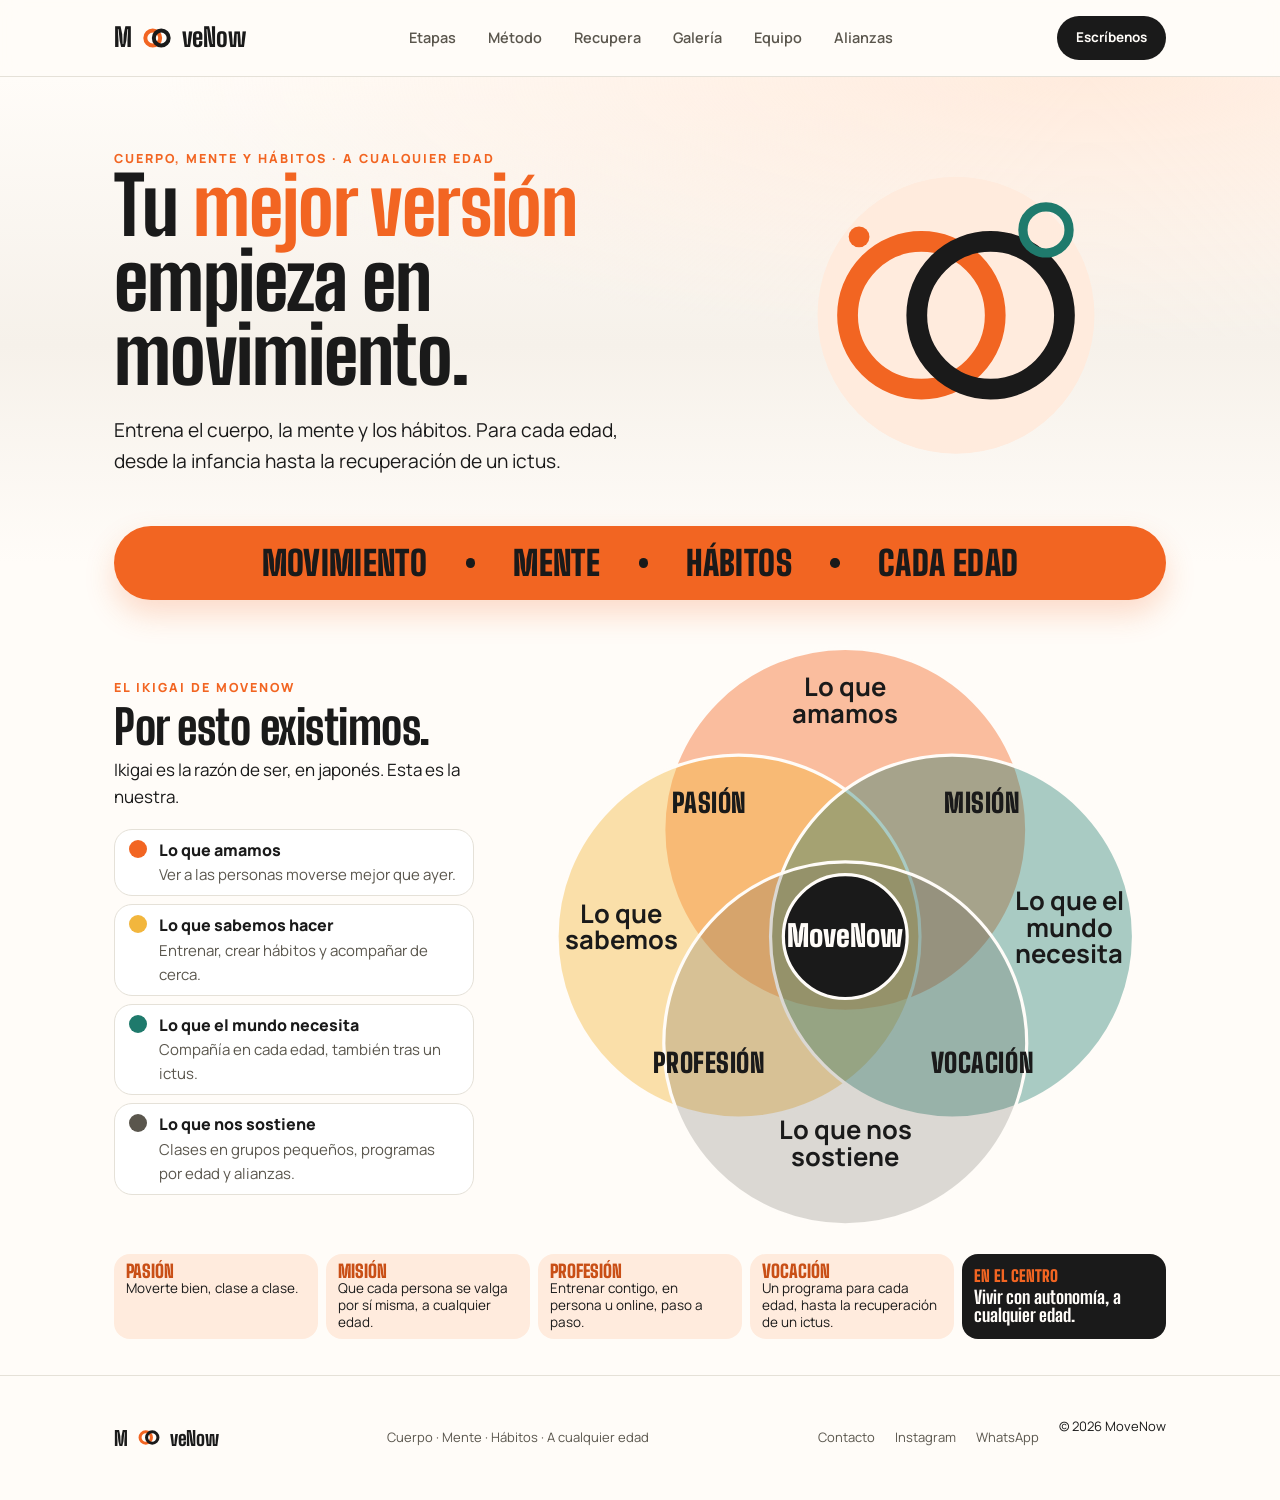
==== commit b1a08bf2: "Vuelve la banda de palabras como píldora redondeada (sin cinta en movimiento) Co-Authored-By: Claude" ====
--- a/index.html
+++ b/index.html
@@ -70,8 +70,8 @@
   </section>
   </div>
 
-  <div class="mq" aria-hidden="true">
-    <div class="mq-track"><div class="mq-set"><span>Movimiento</span><span>Mente</span><span>Hábitos</span><span>Cada edad</span></div><div class="mq-set"><span>Movimiento</span><span>Mente</span><span>Hábitos</span><span>Cada edad</span></div></div>
+  <div class="band wrap" aria-hidden="true">
+    <div class="band-in"><span>Movimiento</span><span>Mente</span><span>Hábitos</span><span>Cada edad</span></div>
   </div>
 
   <!-- IKIGAI -->
--- a/assets/styles.css
+++ b/assets/styles.css
@@ -900,16 +900,11 @@
 .band{ padding-block:clamp(14px,2vw,22px); }
 .band-in{ font-size:clamp(20px,3vw,34px); }
 
-/* franja de palabras: cinta inclinada en movimiento; el hero se funde con lo de abajo */
-main{ overflow-x:clip; }
-.hero-wash{ background:radial-gradient(120% 90% at 85% 0%, var(--accent-soft) 0%, transparent 60%), linear-gradient(180deg, var(--paper) 0%, var(--mist) 55%, var(--paper) 100%); padding-bottom:clamp(24px,4vw,48px); }
-.mq{ background:var(--accent); transform:rotate(-2deg); margin:clamp(-40px,-3vw,-24px) -3vw clamp(8px,2vw,24px); padding-block:clamp(12px,1.6vw,18px); overflow:hidden; position:relative; z-index:1; box-shadow:0 14px 30px rgba(242,101,34,.22); }
-.mq-track{ display:flex; width:max-content; animation:mq 30s linear infinite; }
-.mq-set{ display:flex; align-items:center; font-family:var(--font-display); font-weight:900; text-transform:uppercase; letter-spacing:.01em; font-size:clamp(22px,3vw,36px); line-height:1; color:#1A1A1A; }
-.mq-set span{ display:inline-flex; align-items:center; gap:clamp(18px,2.6vw,36px); padding-right:clamp(18px,2.6vw,36px); white-space:nowrap; }
-.mq-set span::after{ content:""; width:.28em; height:.28em; border-radius:50%; background:#1A1A1A; }
-@keyframes mq{ to{ transform:translateX(-50%); } }
-@media (prefers-reduced-motion:reduce){ .mq-track{ animation:none; } }
+/* la banda ya no corta la página: píldora dentro del margen y el hero se funde con lo de abajo */
+.hero-wash{ background:radial-gradient(120% 90% at 85% 0%, var(--accent-soft) 0%, transparent 60%), linear-gradient(180deg, var(--paper) 0%, var(--mist) 55%, var(--paper) 100%); padding-bottom:clamp(8px,2vw,24px); }
+.band{ background:none; padding-block:0; overflow:visible; margin-top:clamp(-40px,-3vw,-20px); position:relative; }
+.band-in{ background:var(--accent); border-radius:999px; padding:clamp(14px,1.8vw,20px) clamp(22px,3vw,40px); box-shadow:0 14px 30px rgba(242,101,34,.22); }
+@media (max-width:600px){ .band-in{ border-radius:28px; font-size:18px; gap:8px 14px; } .band-in span{ gap:14px; } }
 
 /* caminos: tarjetas grandes con color propio y formas redondas */
 .caminos{ display:grid; grid-template-columns:repeat(3,1fr); gap:20px; }
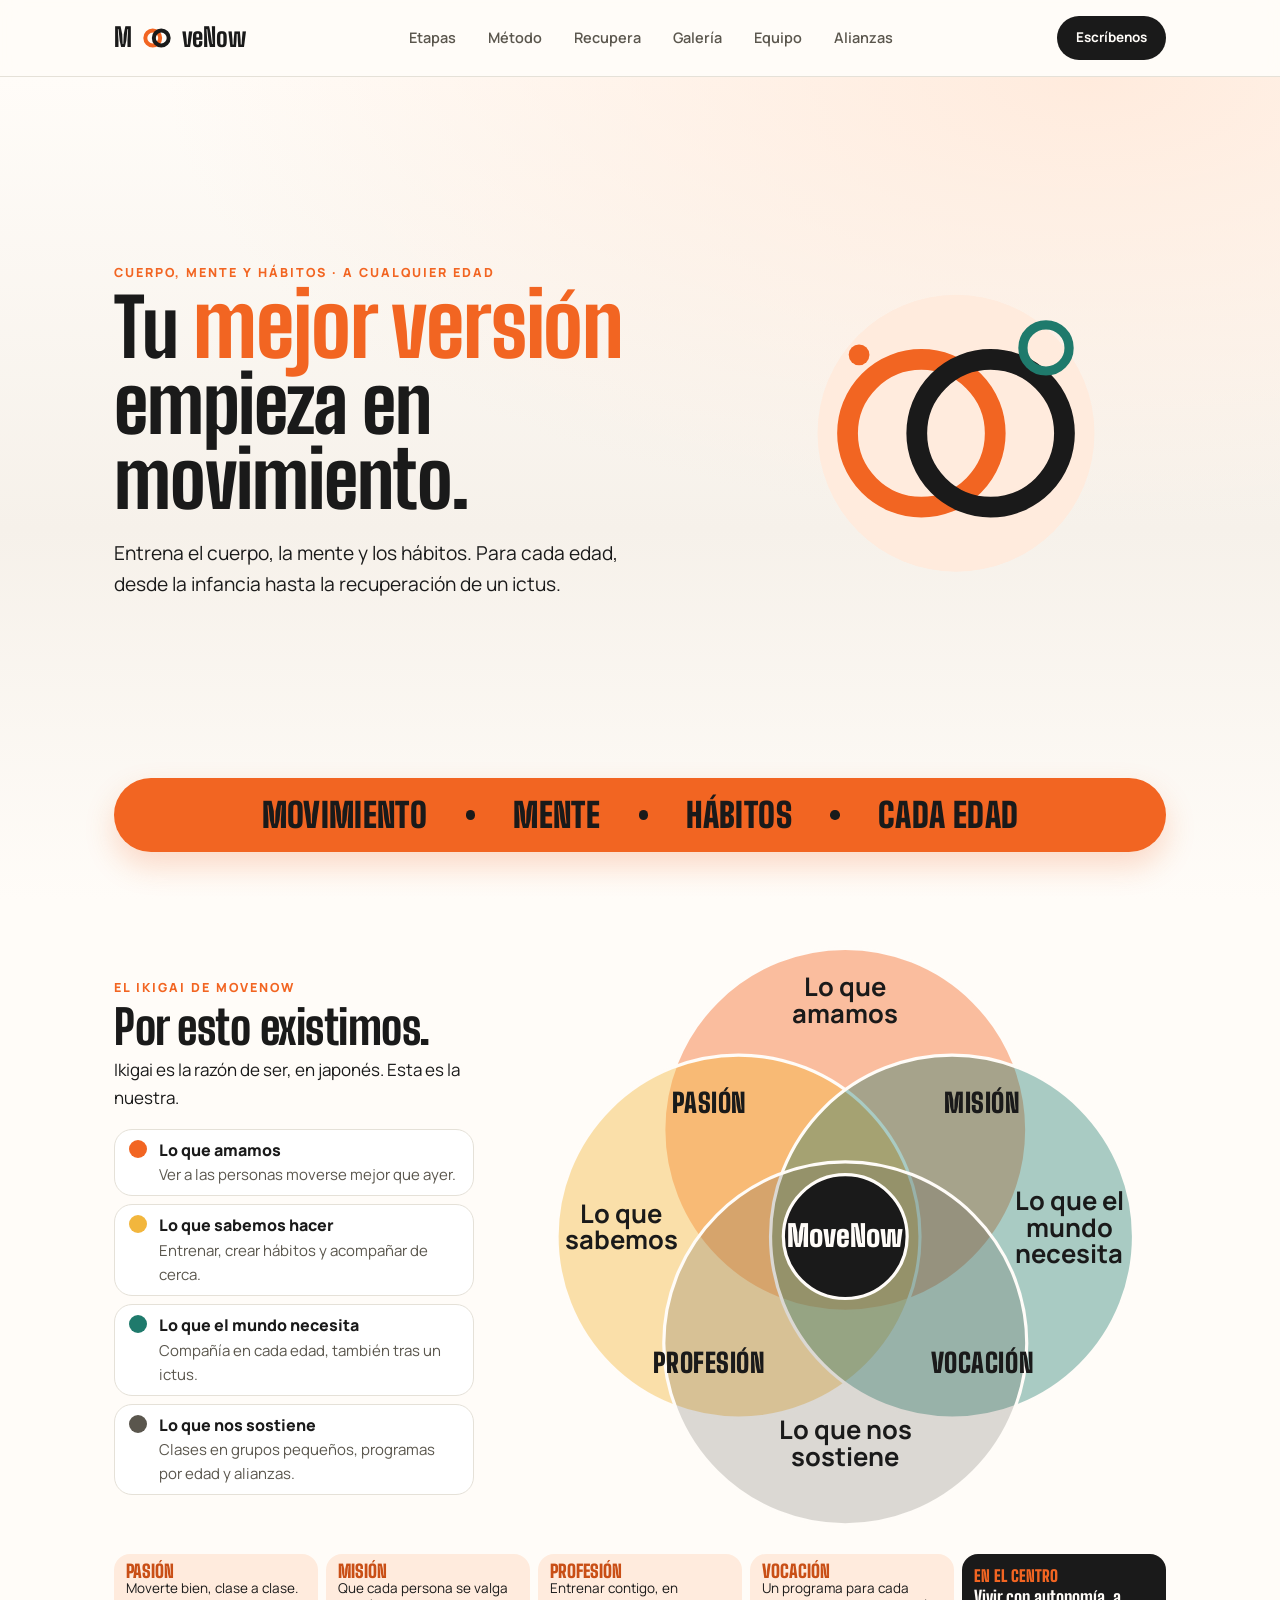
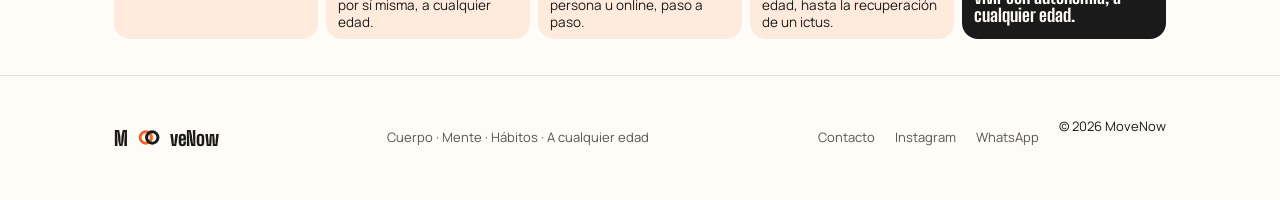
==== commit b4f47e97: "Portada: hero y franja llenan la primera pantalla, 'mejor versión' más grande. Recupera: título y da" ====
--- a/index.html
+++ b/index.html
@@ -68,10 +68,9 @@
       </div>
     </div>
   </section>
-  </div>
-
   <div class="band wrap" aria-hidden="true">
     <div class="band-in"><span>Movimiento</span><span>Mente</span><span>Hábitos</span><span>Cada edad</span></div>
+  </div>
   </div>
 
   <!-- IKIGAI -->
--- a/assets/styles.css
+++ b/assets/styles.css
@@ -1038,3 +1038,28 @@
   .ik-center p{ font-size:clamp(17px,1.4vw,21px); }
   .ik-cross{ gap:8px; margin-top:8px; }
 }
+
+/* el resto de páginas usan el mismo fondo de cabecera que la portada */
+.hero-wash:has(> .page-intro){ padding-bottom:0; }
+.hero-wash:has(> .page-intro) + .section{ padding-top:clamp(20px,3vw,36px); }
+.hero-wash:has(> .page-intro-slim){ padding-bottom:260px; margin-bottom:-260px; }
+
+/* portada: hero y franja ocupan la primera pantalla; el ikigai empieza debajo */
+.hero-wash:has(> .band){ min-height:calc(100svh - 77px); display:flex; flex-direction:column; padding-bottom:clamp(24px,4vw,48px); }
+.hero-wash:has(> .band) > .hero{ flex:1; display:flex; flex-direction:column; justify-content:center; width:100%; }
+.hero-wash > .band{ margin-top:0; }
+.hero h1 em{ font-size:1.12em; }
+
+/* recupera: título a la izquierda y el dato a la derecha, en el mismo bloque */
+.stat-hero{ grid-template-columns:1.1fr .9fr; align-items:center; }
+@media (max-width:860px){ .stat-hero{ grid-template-columns:1fr; } }
+.stat-hero .eyebrow{ color:#BFE6DE; }
+.stat-hero h1{ color:#fff; font-size:clamp(38px,5vw,64px); margin-top:10px; }
+.sh-stat{ border-left:1.5px solid rgba(255,255,255,.3); padding-left:clamp(20px,3vw,44px); }
+@media (max-width:860px){ .sh-stat{ border-left:none; padding-left:0; border-top:1.5px solid rgba(255,255,255,.3); padding-top:24px; } }
+.sh-stat .stat-big{ font-size:clamp(64px,8vw,112px); margin-bottom:14px; }
+.recupera-lede{ margin-top:0; }
+.hero-wash > .band{ width:100%; }
+.hero h1 em{ white-space:nowrap; }
+.stat-hero .eyebrow{ font-size:13px; line-height:1.4; }
+@media (max-width:360px){ .hero h1 em{ white-space:normal; } }
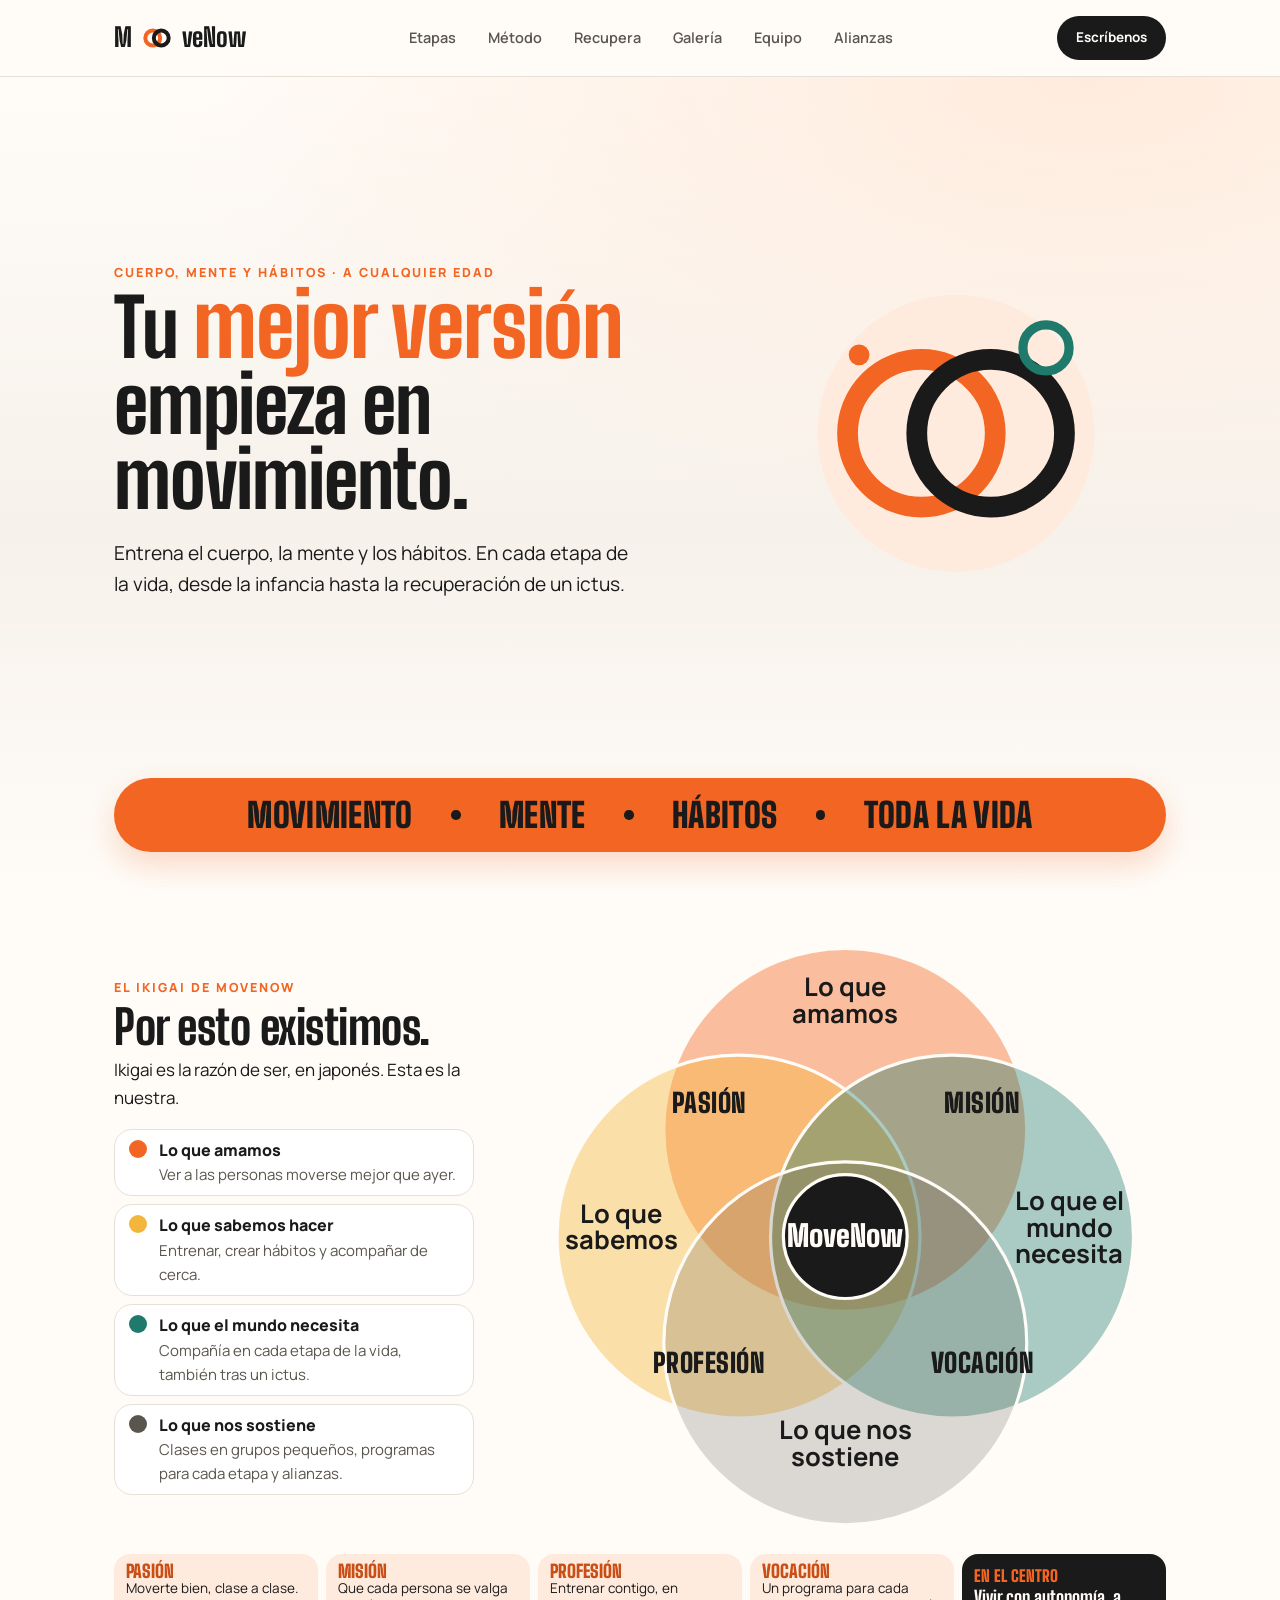
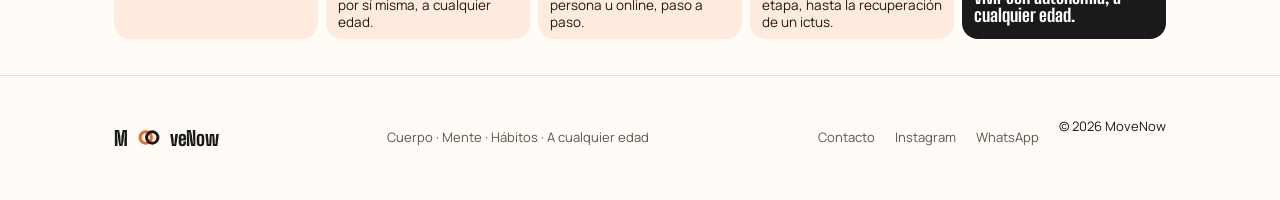
==== commit b70eac7d: "Cambia 'cada edad' por 'cada etapa de la vida' / 'toda la vida' Co-Authored-By: Claude Opus 5.5 <nor" ====
--- a/index.html
+++ b/index.html
@@ -4,7 +4,7 @@
 <meta charset="UTF-8">
 <meta name="viewport" content="width=device-width, initial-scale=1.0">
 <title>MoveNow — Cuerpo, mente y hábitos en cada etapa</title>
-<meta name="description" content="Entrena el cuerpo, la mente y los hábitos. Para cada edad, desde la infancia hasta la recuperación de un ictus. En persona u online.">
+<meta name="description" content="Entrena el cuerpo, la mente y los hábitos. En cada etapa de la vida, desde la infancia hasta la recuperación de un ictus. En persona u online.">
 <link rel="preconnect" href="https://fonts.googleapis.com">
 <link rel="preconnect" href="https://fonts.gstatic.com" crossorigin>
 <link href="https://fonts.googleapis.com/css2?family=Big+Shoulders+Display:wght@600;700;800;900&family=Manrope:wght@400;500;600;700;800&display=swap" rel="stylesheet">
@@ -55,7 +55,7 @@
       <div>
         <p class="eyebrow">Cuerpo, mente y hábitos · a cualquier edad</p>
         <h1>Tu <em>mejor versión</em> empieza en movimiento.</h1>
-        <p class="hero-sub">Entrena el cuerpo, la mente y los hábitos. Para cada edad, desde la infancia hasta la recuperación de un ictus.</p>
+        <p class="hero-sub">Entrena el cuerpo, la mente y los hábitos. En cada etapa de la vida, desde la infancia hasta la recuperación de un ictus.</p>
       </div>
       <div class="hero-visual" aria-hidden="true">
         <svg class="hero-rings" viewBox="0 0 260 260" fill="none" xmlns="http://www.w3.org/2000/svg">
@@ -69,7 +69,7 @@
     </div>
   </section>
   <div class="band wrap" aria-hidden="true">
-    <div class="band-in"><span>Movimiento</span><span>Mente</span><span>Hábitos</span><span>Cada edad</span></div>
+    <div class="band-in"><span>Movimiento</span><span>Mente</span><span>Hábitos</span><span>Toda la vida</span></div>
   </div>
   </div>
 
@@ -85,15 +85,15 @@
       <ul class="ik-legend">
         <li><span class="ik-dot love" aria-hidden="true"></span><div><b>Lo que amamos</b><span>Ver a las personas moverse mejor que ayer.</span></div></li>
         <li><span class="ik-dot good" aria-hidden="true"></span><div><b>Lo que sabemos hacer</b><span>Entrenar, crear hábitos y acompañar de cerca.</span></div></li>
-        <li><span class="ik-dot need" aria-hidden="true"></span><div><b>Lo que el mundo necesita</b><span>Compañía en cada edad, también tras un ictus.</span></div></li>
-        <li><span class="ik-dot paid" aria-hidden="true"></span><div><b>Lo que nos sostiene</b><span>Clases en grupos pequeños, programas por edad y alianzas.</span></div></li>
+        <li><span class="ik-dot need" aria-hidden="true"></span><div><b>Lo que el mundo necesita</b><span>Compañía en cada etapa de la vida, también tras un ictus.</span></div></li>
+        <li><span class="ik-dot paid" aria-hidden="true"></span><div><b>Lo que nos sostiene</b><span>Clases en grupos pequeños, programas para cada etapa y alianzas.</span></div></li>
       </ul>
     </div>
     <div class="ik-cross">
       <div class="ik-x"><span class="ik-xk">Pasión</span><small>Amamos + sabemos</small><p>Moverte bien, clase a clase.</p></div>
       <div class="ik-x"><span class="ik-xk">Misión</span><small>Amamos + el mundo lo necesita</small><p>Que cada persona se valga por sí misma, a cualquier edad.</p></div>
       <div class="ik-x"><span class="ik-xk">Profesión</span><small>Sabemos + nos sostiene</small><p>Entrenar contigo, en persona u online, paso a paso.</p></div>
-      <div class="ik-x"><span class="ik-xk">Vocación</span><small>El mundo lo necesita + nos sostiene</small><p>Un programa para cada edad, hasta la recuperación de un ictus.</p></div>
+      <div class="ik-x"><span class="ik-xk">Vocación</span><small>El mundo lo necesita + nos sostiene</small><p>Un programa para cada etapa, hasta la recuperación de un ictus.</p></div>
       <div class="ik-center">
         <span class="ik-xk">En el centro</span>
         <p>Vivir con autonomía, a cualquier edad.</p>
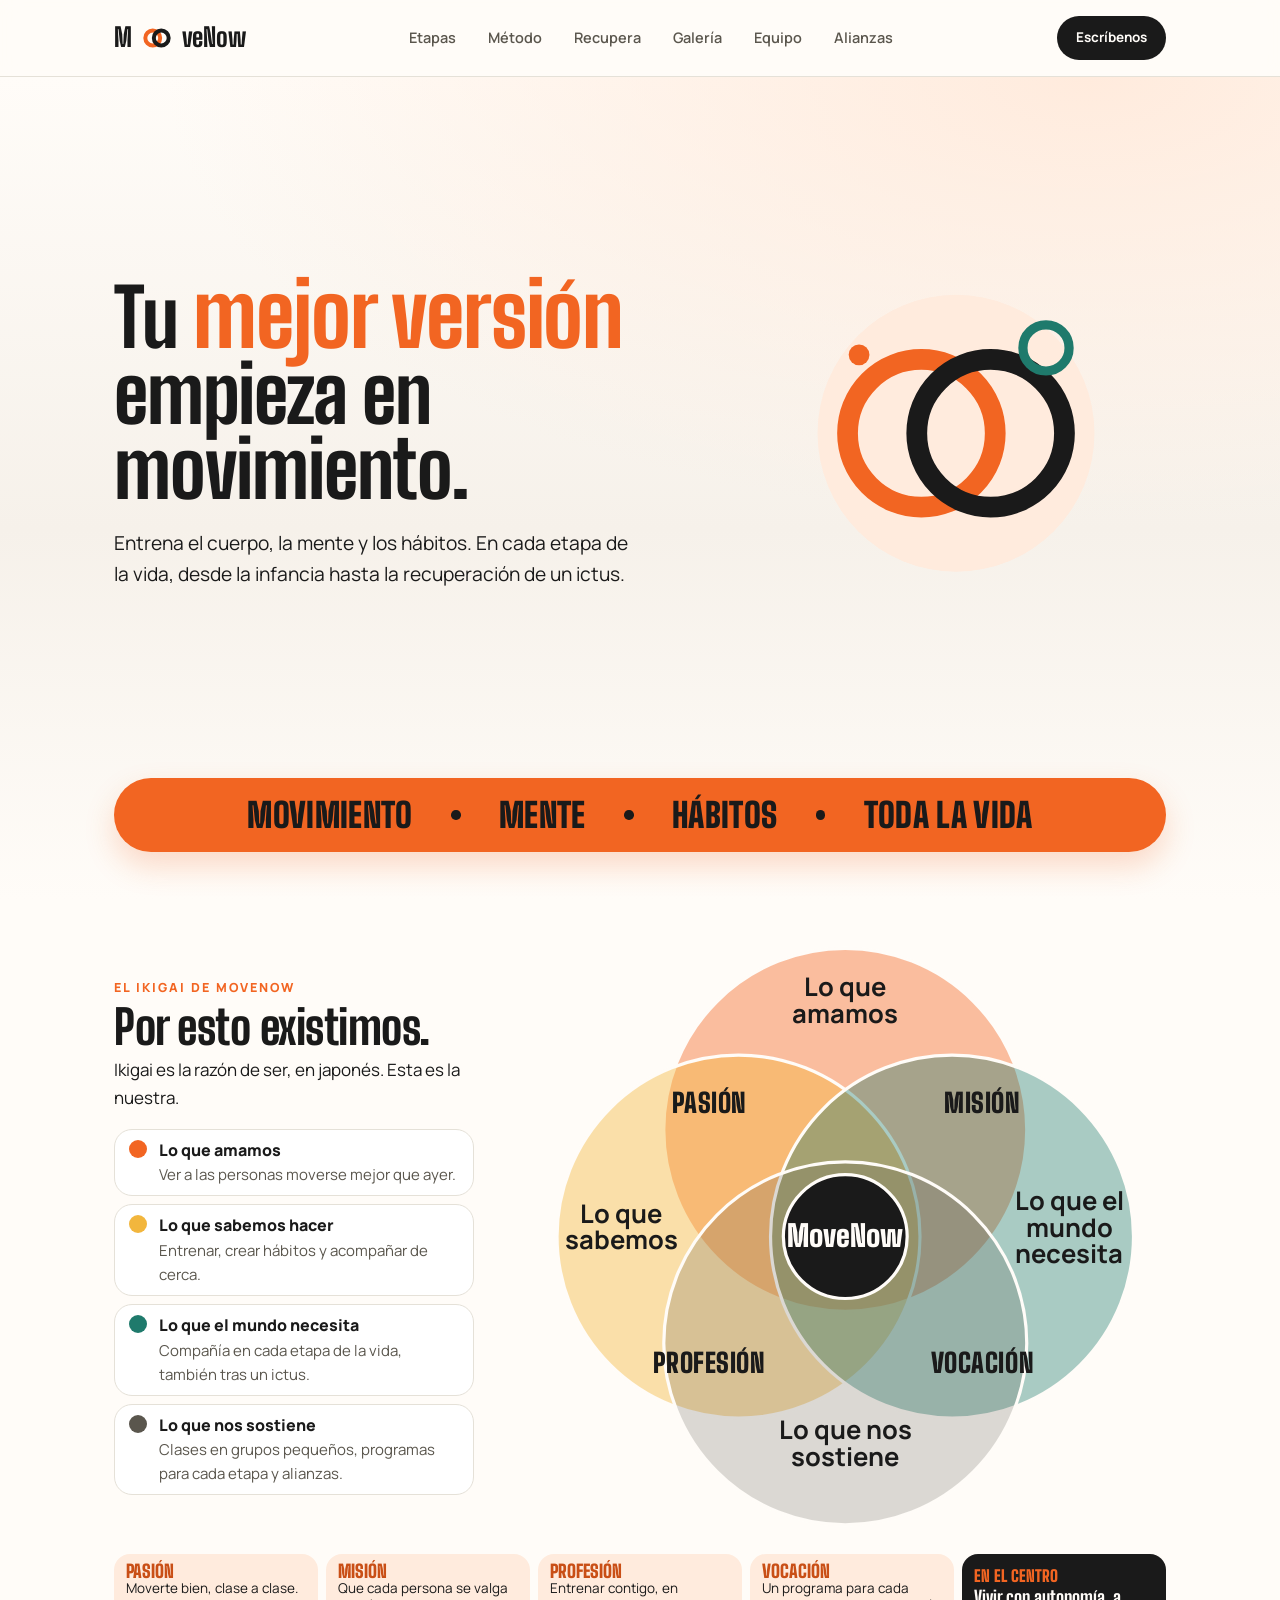
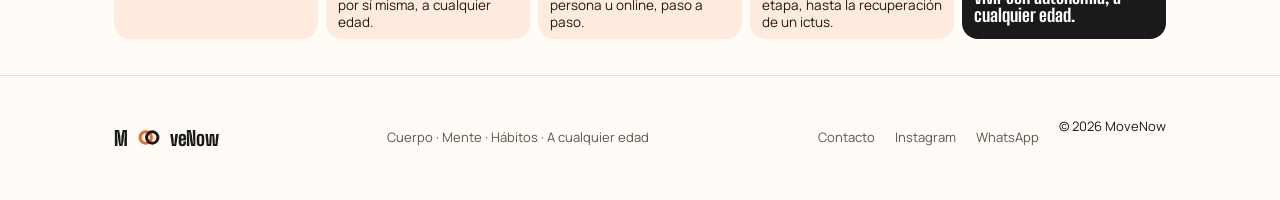
==== commit 26639215: "Portada: quita la etiqueta 'Cuerpo, mente y hábitos · a cualquier edad' Co-Authored-By: Claude Opus " ====
--- a/index.html
+++ b/index.html
@@ -53,7 +53,6 @@
   <section class="hero wrap">
     <div class="hero-grid">
       <div>
-        <p class="eyebrow">Cuerpo, mente y hábitos · a cualquier edad</p>
         <h1>Tu <em>mejor versión</em> empieza en movimiento.</h1>
         <p class="hero-sub">Entrena el cuerpo, la mente y los hábitos. En cada etapa de la vida, desde la infancia hasta la recuperación de un ictus.</p>
       </div>
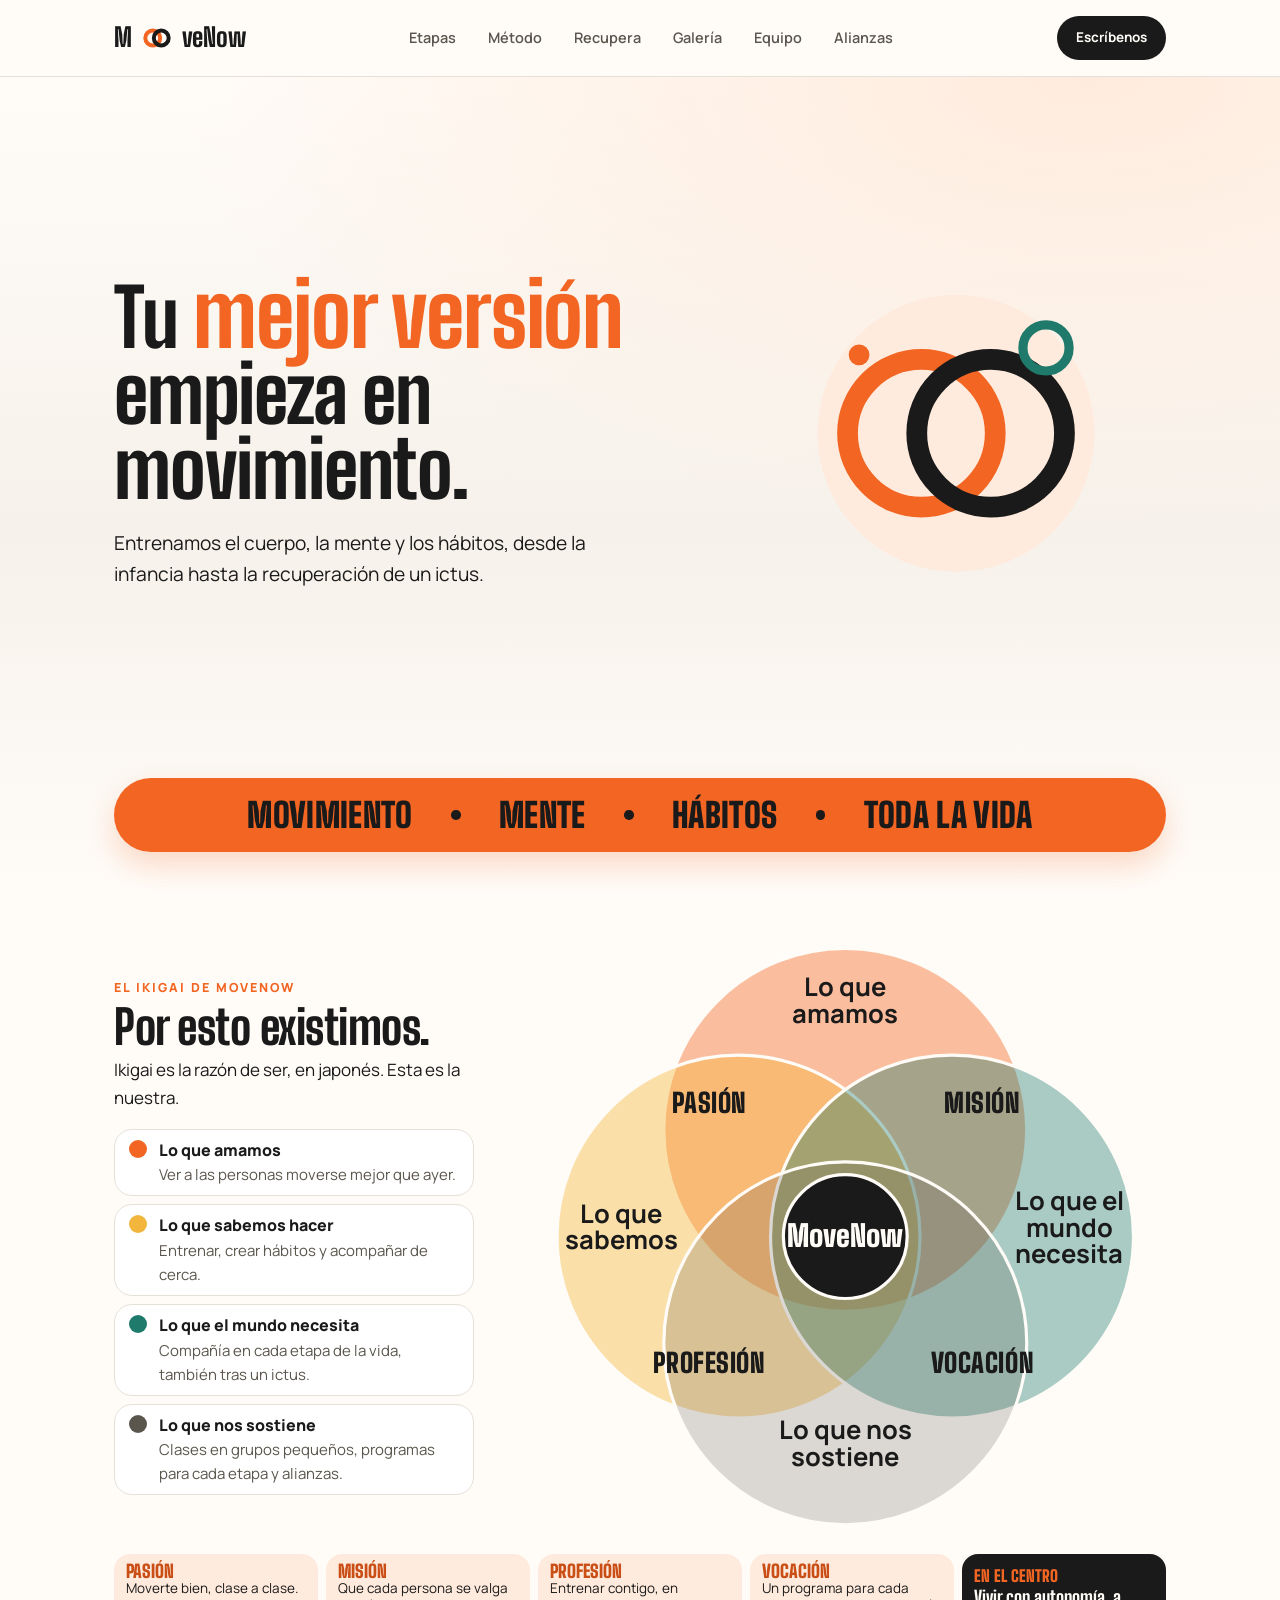
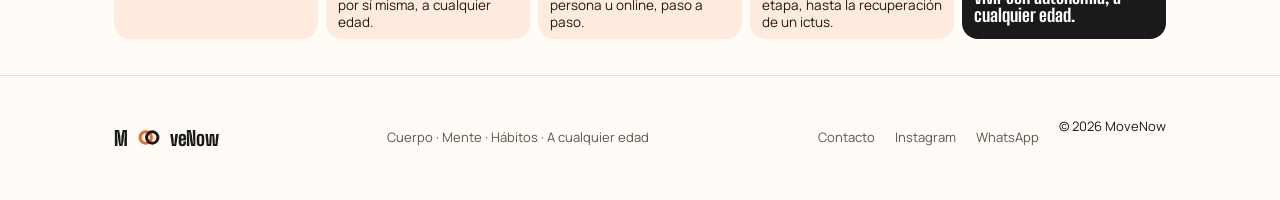
==== commit 5e8a01df: "Portada: frase del hero más simple Co-Authored-By: Claude Opus 5.5 <noreply@anthropic.com>" ====
--- a/index.html
+++ b/index.html
@@ -4,7 +4,7 @@
 <meta charset="UTF-8">
 <meta name="viewport" content="width=device-width, initial-scale=1.0">
 <title>MoveNow — Cuerpo, mente y hábitos en cada etapa</title>
-<meta name="description" content="Entrena el cuerpo, la mente y los hábitos. En cada etapa de la vida, desde la infancia hasta la recuperación de un ictus. En persona u online.">
+<meta name="description" content="Entrenamos el cuerpo, la mente y los hábitos, desde la infancia hasta la recuperación de un ictus. En persona u online.">
 <link rel="preconnect" href="https://fonts.googleapis.com">
 <link rel="preconnect" href="https://fonts.gstatic.com" crossorigin>
 <link href="https://fonts.googleapis.com/css2?family=Big+Shoulders+Display:wght@600;700;800;900&family=Manrope:wght@400;500;600;700;800&display=swap" rel="stylesheet">
@@ -54,7 +54,7 @@
     <div class="hero-grid">
       <div>
         <h1>Tu <em>mejor versión</em> empieza en movimiento.</h1>
-        <p class="hero-sub">Entrena el cuerpo, la mente y los hábitos. En cada etapa de la vida, desde la infancia hasta la recuperación de un ictus.</p>
+        <p class="hero-sub">Entrenamos el cuerpo, la mente y los hábitos, desde la infancia hasta la recuperación de un ictus.</p>
       </div>
       <div class="hero-visual" aria-hidden="true">
         <svg class="hero-rings" viewBox="0 0 260 260" fill="none" xmlns="http://www.w3.org/2000/svg">
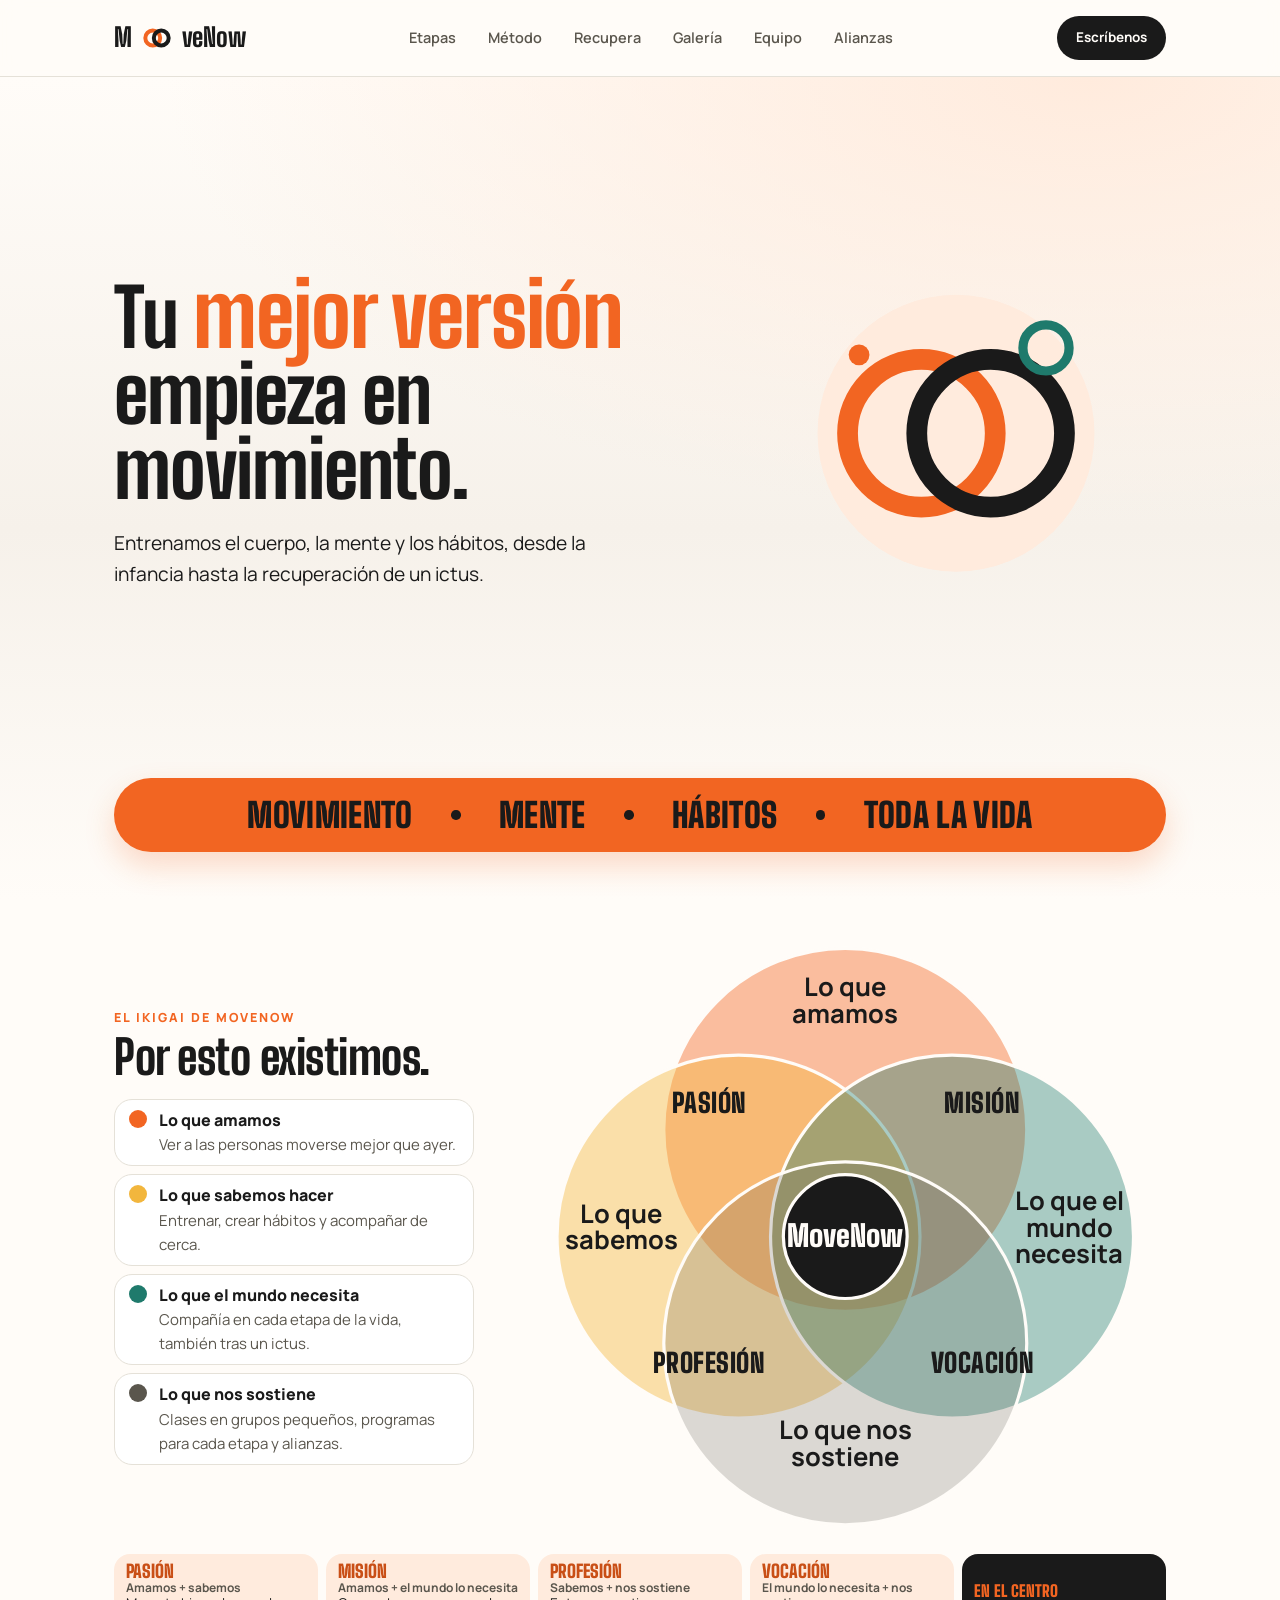
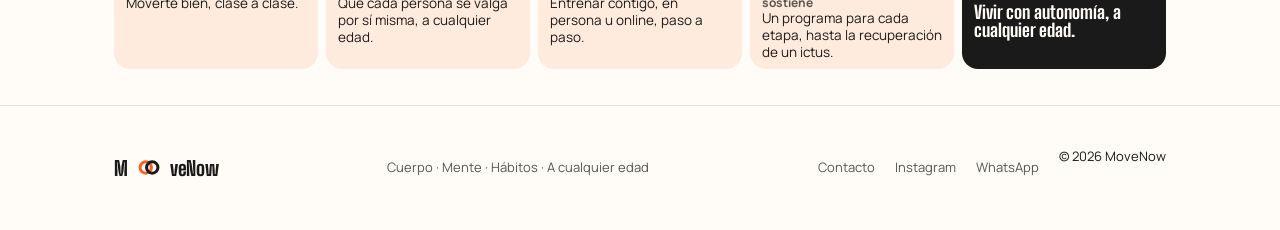
==== commit 781cab55: "Ikigai: quita la frase 'Ikigai es la razón de ser…' Co-Authored-By: Claude Opus 5.5 <noreply@anthrop" ====
--- a/index.html
+++ b/index.html
@@ -78,7 +78,6 @@
       <div class="ik-head">
         <p class="eyebrow">El ikigai de MoveNow</p>
         <h2>Por esto existimos.</h2>
-        <p class="lede">Ikigai es la razón de ser, en japonés. Esta es la nuestra.</p>
       </div>
       <div class="ik-fig"><svg class="ikigai" viewBox="100 70 600 580" role="img" aria-labelledby="ik-t ik-d"><title id="ik-t">El ikigai de MoveNow</title><desc id="ik-d">Cuatro círculos que se cruzan: lo que amamos, lo que sabemos hacer, lo que el mundo necesita y lo que nos sostiene. En el cruce, la pasión, la misión, la profesión y la vocación; en el centro, MoveNow.</desc><circle class="ik-c ik-love" cx="400" cy="260" r="170"/><circle class="ik-c ik-good" cx="300" cy="360" r="170"/><circle class="ik-c ik-need" cx="500" cy="360" r="170"/><circle class="ik-c ik-paid" cx="400" cy="460" r="170"/><text class="ik-t" x="400" y="135" text-anchor="middle">Lo que</text><text class="ik-t" x="400" y="160" text-anchor="middle">amamos</text><text class="ik-t" x="190" y="347" text-anchor="middle">Lo que</text><text class="ik-t" x="190" y="372" text-anchor="middle">sabemos</text><text class="ik-t" x="610" y="335" text-anchor="middle">Lo que el</text><text class="ik-t" x="610" y="360" text-anchor="middle">mundo</text><text class="ik-t" x="610" y="385" text-anchor="middle">necesita</text><text class="ik-t" x="400" y="550" text-anchor="middle">Lo que nos</text><text class="ik-t" x="400" y="575" text-anchor="middle">sostiene</text><text class="ik-p" x="272" y="244" text-anchor="middle">PASIÓN</text><text class="ik-p" x="528" y="244" text-anchor="middle">MISIÓN</text><text class="ik-p" x="272" y="488" text-anchor="middle">PROFESIÓN</text><text class="ik-p" x="528" y="488" text-anchor="middle">VOCACIÓN</text><circle class="ik-core" cx="400" cy="360" r="58"/><text class="ik-core-t" x="400" y="370" text-anchor="middle">MoveNow</text></svg></div>
       <ul class="ik-legend">
--- a/assets/styles.css
+++ b/assets/styles.css
@@ -1063,3 +1063,25 @@
 .hero h1 em{ white-space:nowrap; }
 .stat-hero .eyebrow{ font-size:13px; line-height:1.4; }
 @media (max-width:360px){ .hero h1 em{ white-space:normal; } }
+
+/* contacto: bloque claro y compacto para que quepa en la pantalla */
+.reserve{ background:var(--accent-soft); color:var(--ink); padding:clamp(24px,3.6vw,44px); gap:clamp(20px,3vw,40px); }
+.reserve h1{ font-size:clamp(30px,3.6vw,44px); }
+.reserve p{ color:var(--ink-soft); margin-top:12px; }
+.reserve p a{ color:var(--accent-deep); }
+.reserve-actions{ gap:10px; }
+.contact-btn{ padding:13px 18px; background:var(--paper-raised); border:1px solid color-mix(in srgb, var(--ink) 10%, transparent); color:var(--ink); }
+.contact-btn .value{ color:var(--ink-soft); }
+.contact-btn .arrow{ color:var(--accent); }
+.contact-btn:hover{ background:var(--accent); border-color:var(--accent); color:#1A1A1A; }
+.contact-btn:hover .arrow{ color:#1A1A1A; }
+.contact-btn:hover .value{ color:color-mix(in srgb, #1A1A1A 75%, transparent); }
+.contact-btn > span:first-child{ line-height:1.3; }
+.contact-btn br{ display:none; }
+.contact-btn .label, .contact-btn .value{ display:block; }
+.contact-btn .value{ margin-top:3px; }
+@media (max-width:600px){ .contact-btn{ padding:12px 16px; } .reserve p{ font-size:14.5px; } }
+
+/* ikigai: en escritorio se ve el mismo texto que en el celular */
+.ik-x small{ display:block; }
+.ik-legend span:not(.ik-dot){ display:block; }
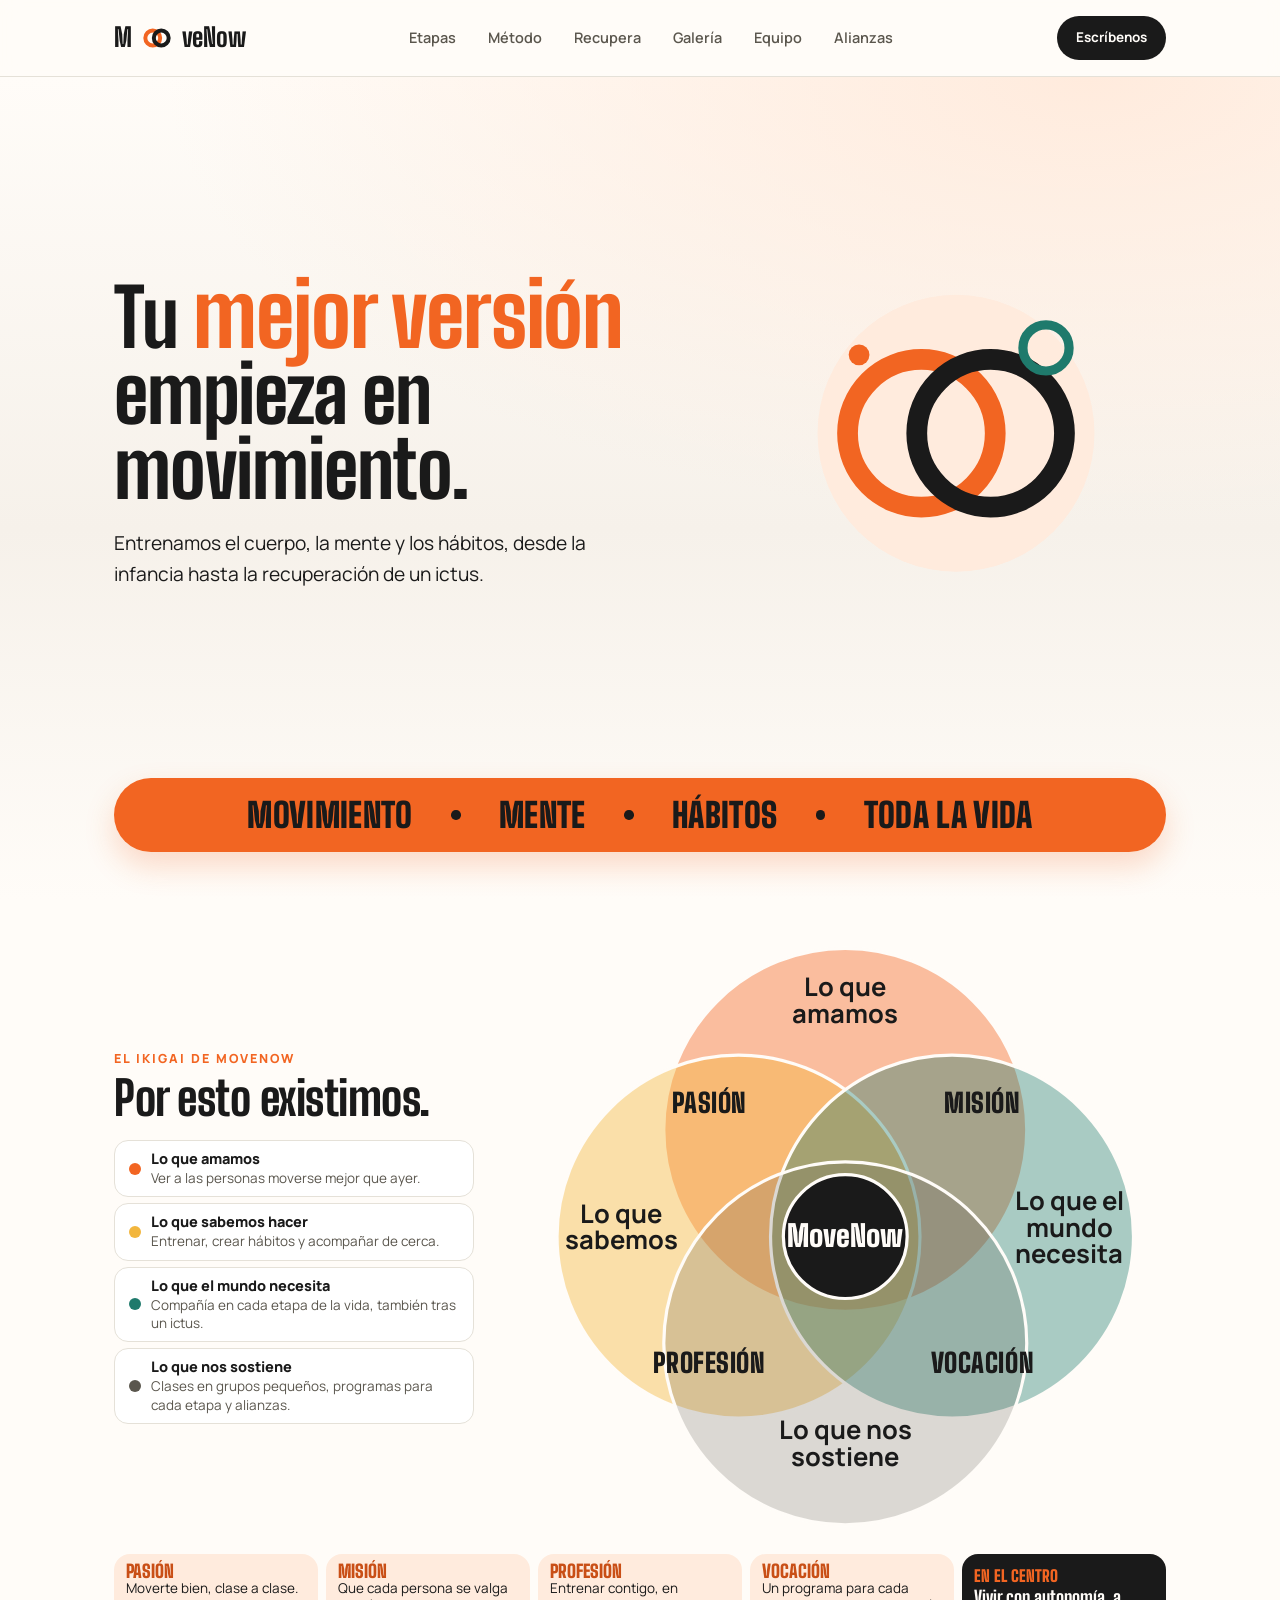
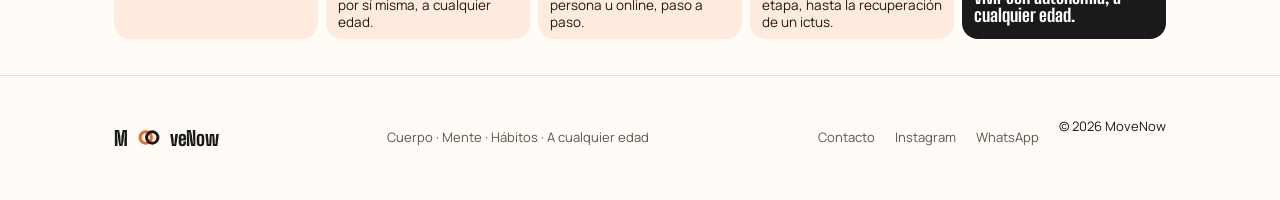
==== commit d54e4316: "Ikigai: quita las líneas 'Amamos + sabemos…' de los cruces y deja de ocultar textos según la pantall" ====
--- a/index.html
+++ b/index.html
@@ -88,10 +88,10 @@
       </ul>
     </div>
     <div class="ik-cross">
-      <div class="ik-x"><span class="ik-xk">Pasión</span><small>Amamos + sabemos</small><p>Moverte bien, clase a clase.</p></div>
-      <div class="ik-x"><span class="ik-xk">Misión</span><small>Amamos + el mundo lo necesita</small><p>Que cada persona se valga por sí misma, a cualquier edad.</p></div>
-      <div class="ik-x"><span class="ik-xk">Profesión</span><small>Sabemos + nos sostiene</small><p>Entrenar contigo, en persona u online, paso a paso.</p></div>
-      <div class="ik-x"><span class="ik-xk">Vocación</span><small>El mundo lo necesita + nos sostiene</small><p>Un programa para cada etapa, hasta la recuperación de un ictus.</p></div>
+      <div class="ik-x"><span class="ik-xk">Pasión</span><p>Moverte bien, clase a clase.</p></div>
+      <div class="ik-x"><span class="ik-xk">Misión</span><p>Que cada persona se valga por sí misma, a cualquier edad.</p></div>
+      <div class="ik-x"><span class="ik-xk">Profesión</span><p>Entrenar contigo, en persona u online, paso a paso.</p></div>
+      <div class="ik-x"><span class="ik-xk">Vocación</span><p>Un programa para cada etapa, hasta la recuperación de un ictus.</p></div>
       <div class="ik-center">
         <span class="ik-xk">En el centro</span>
         <p>Vivir con autonomía, a cualquier edad.</p>
--- a/assets/styles.css
+++ b/assets/styles.css
@@ -1005,9 +1005,6 @@
 .ik-x{ padding:12px 14px; }
 @media (max-width:860px){ .ikigai{ max-height:none; } }
 @media (min-width:861px) and (max-height:730px){
-  .ik-legend span:not(.ik-dot){ display:none; }
-  .ik-x small{ display:none; }
-  .ik-head .lede{ display:none; }
   .ik-legend li{ padding:6px 14px; }
 }
 .ik-t{ font-size:24px; }
@@ -1029,7 +1026,6 @@
 @media (min-width:861px){
   .ik-grid{ grid-template-columns:minmax(0,.72fr) minmax(0,1.28fr); }
   .ikigai{ max-height:clamp(380px, calc(100vh - 215px), 680px); }
-  .ik-x small{ display:none; }
   .ik-x{ padding:8px 12px; gap:0; border-radius:16px; }
   .ik-xk{ font-size:18px; }
   .ik-x p{ font-size:13.5px; line-height:1.25; }
@@ -1083,5 +1079,9 @@
 @media (max-width:600px){ .contact-btn{ padding:12px 16px; } .reserve p{ font-size:14.5px; } }
 
 /* ikigai: en escritorio se ve el mismo texto que en el celular */
-.ik-x small{ display:block; }
-.ik-legend span:not(.ik-dot){ display:block; }
+/* leyenda del ikigai más pequeña y limpia */
+.ik-legend{ gap:6px; }
+.ik-legend li{ padding:9px 14px; border-radius:14px; gap:10px; align-items:center; }
+.ik-legend b{ font-size:14.5px; line-height:1.25; }
+.ik-legend span:not(.ik-dot){ font-size:13.5px; line-height:1.35; margin-top:1px; }
+.ik-dot{ width:12px; height:12px; margin-top:0; }
